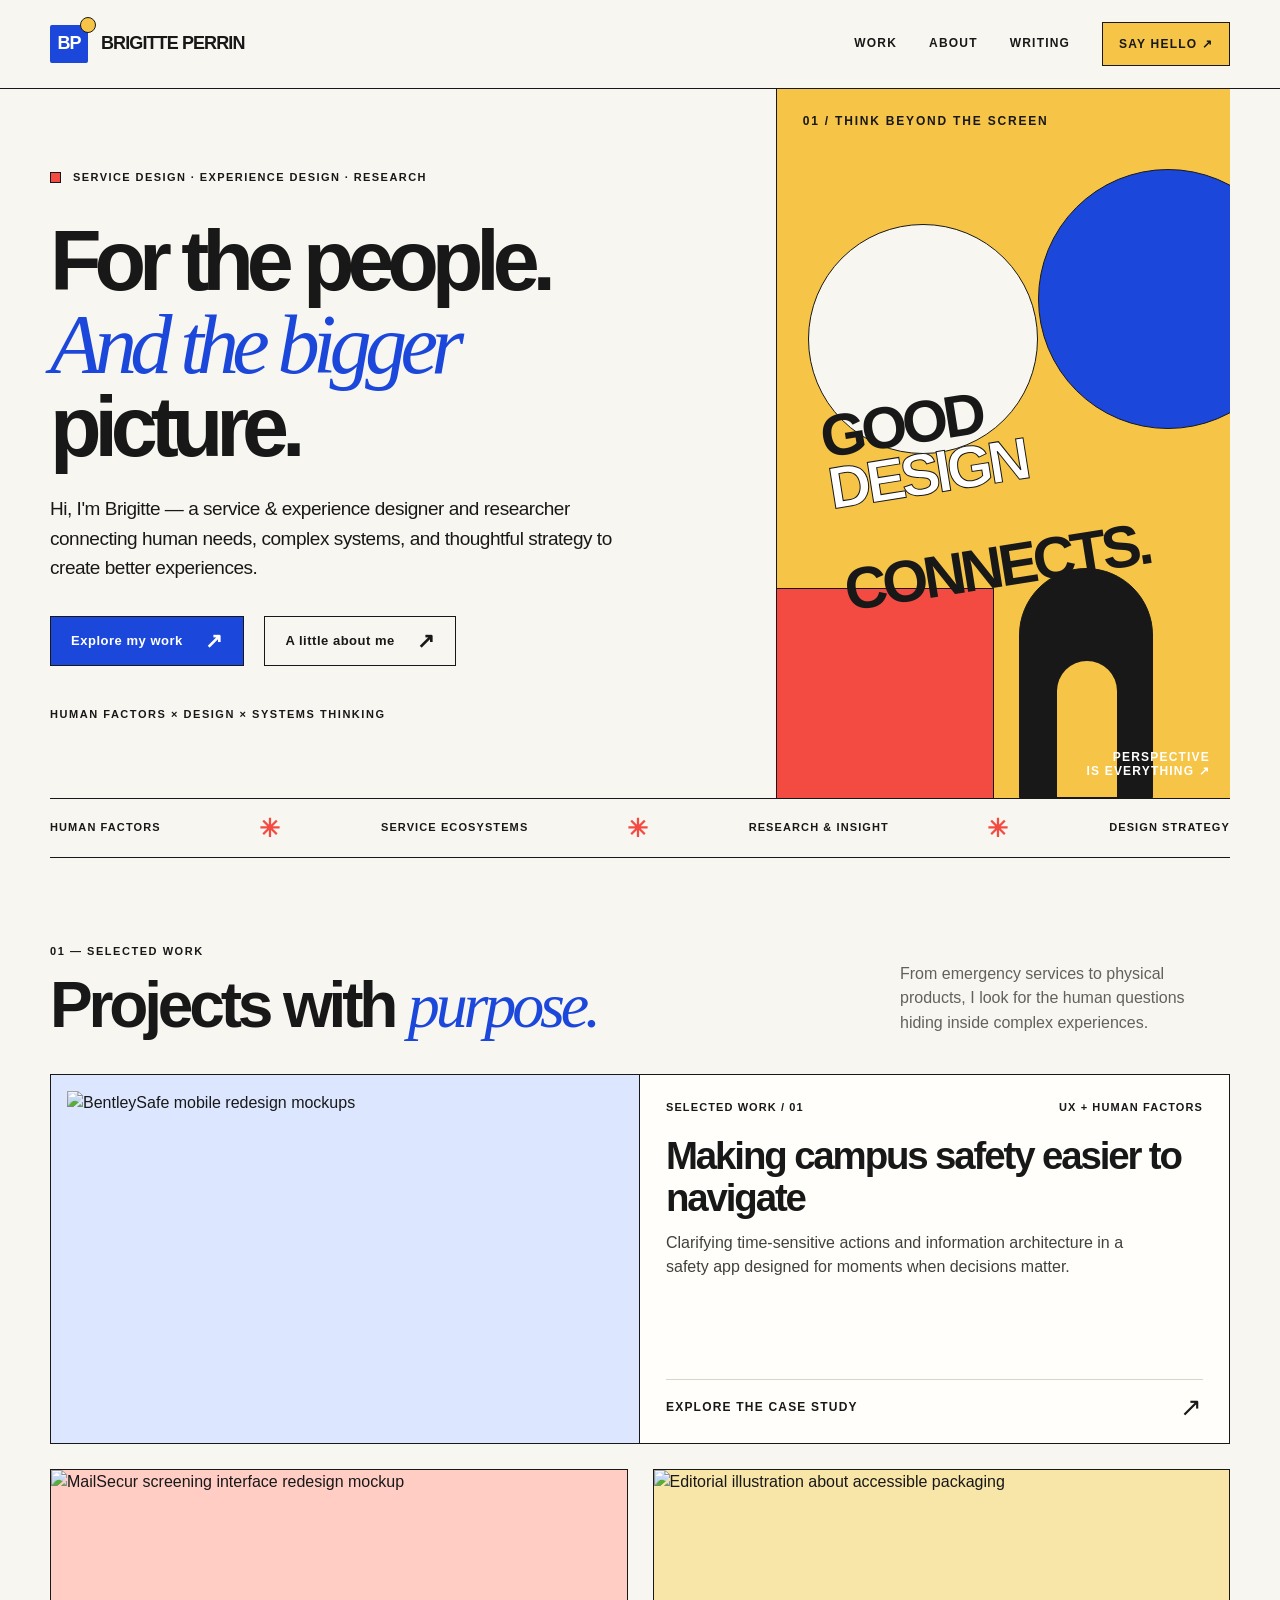
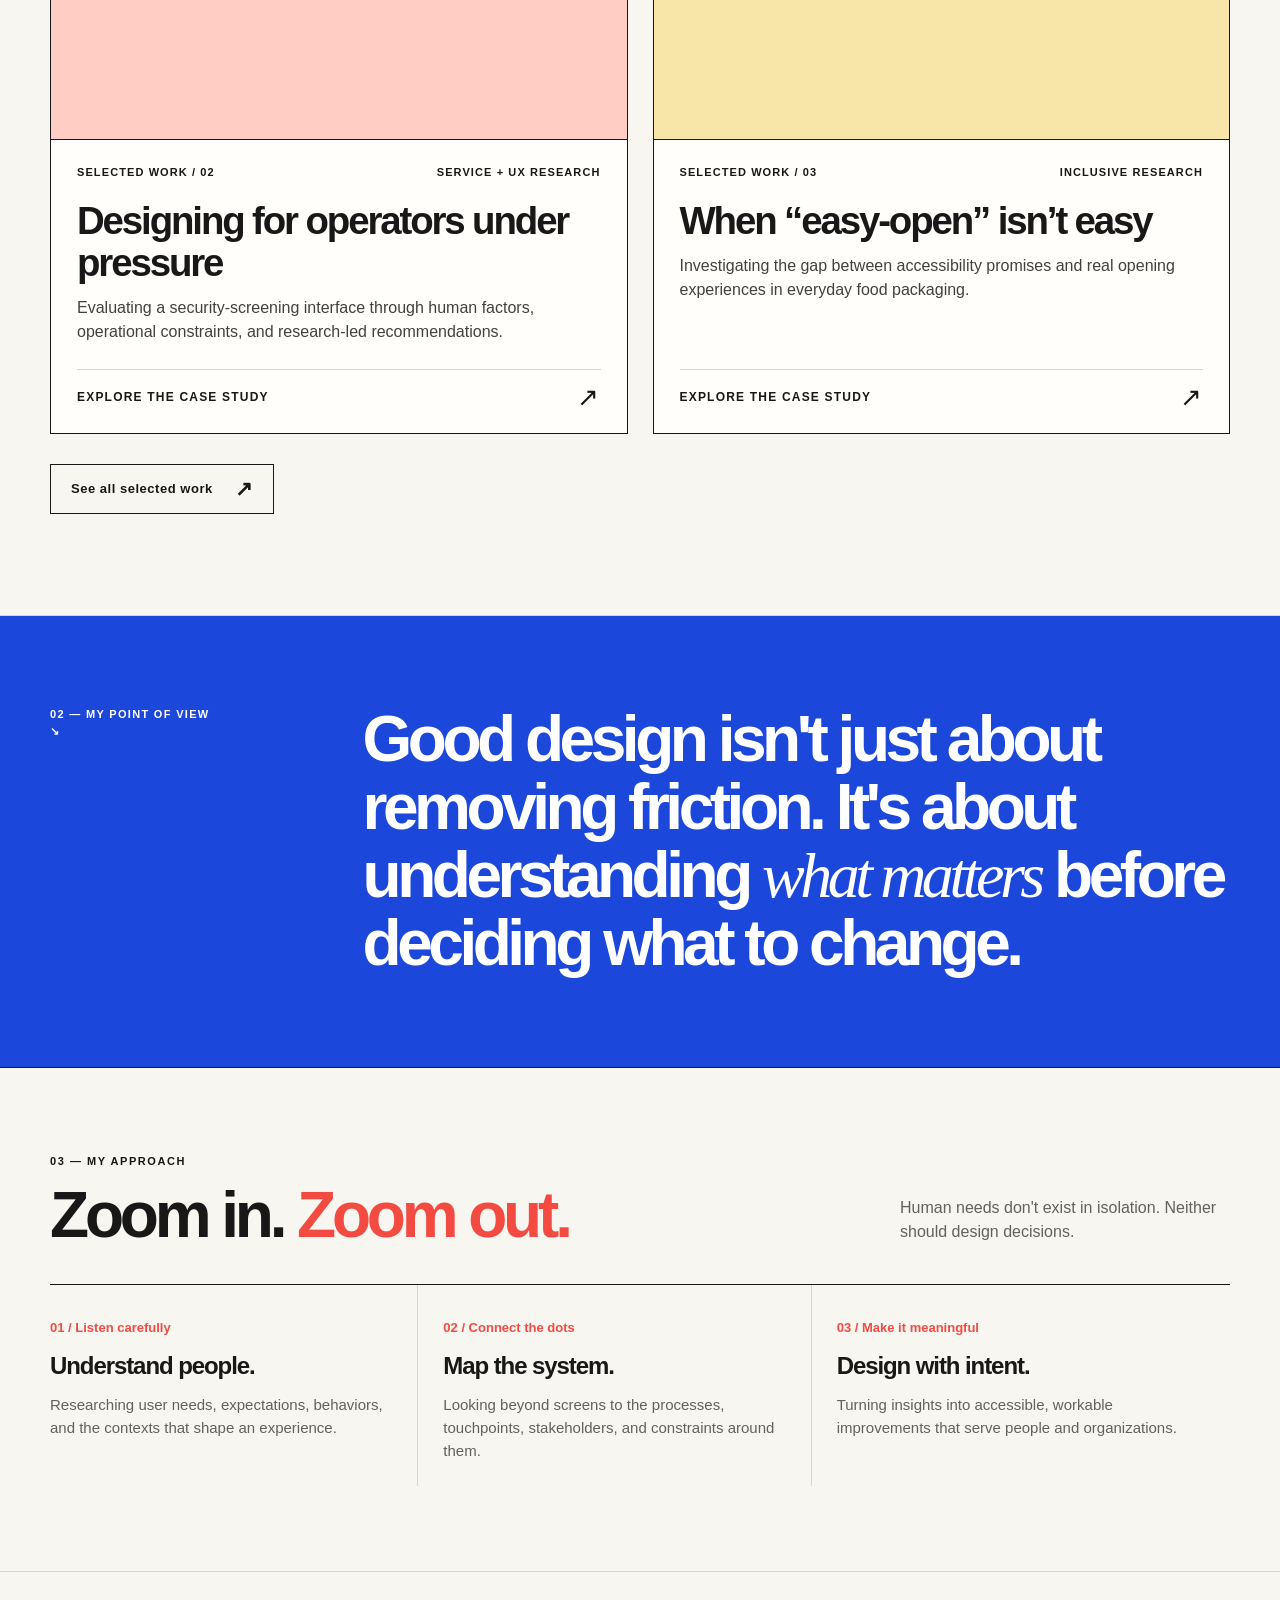
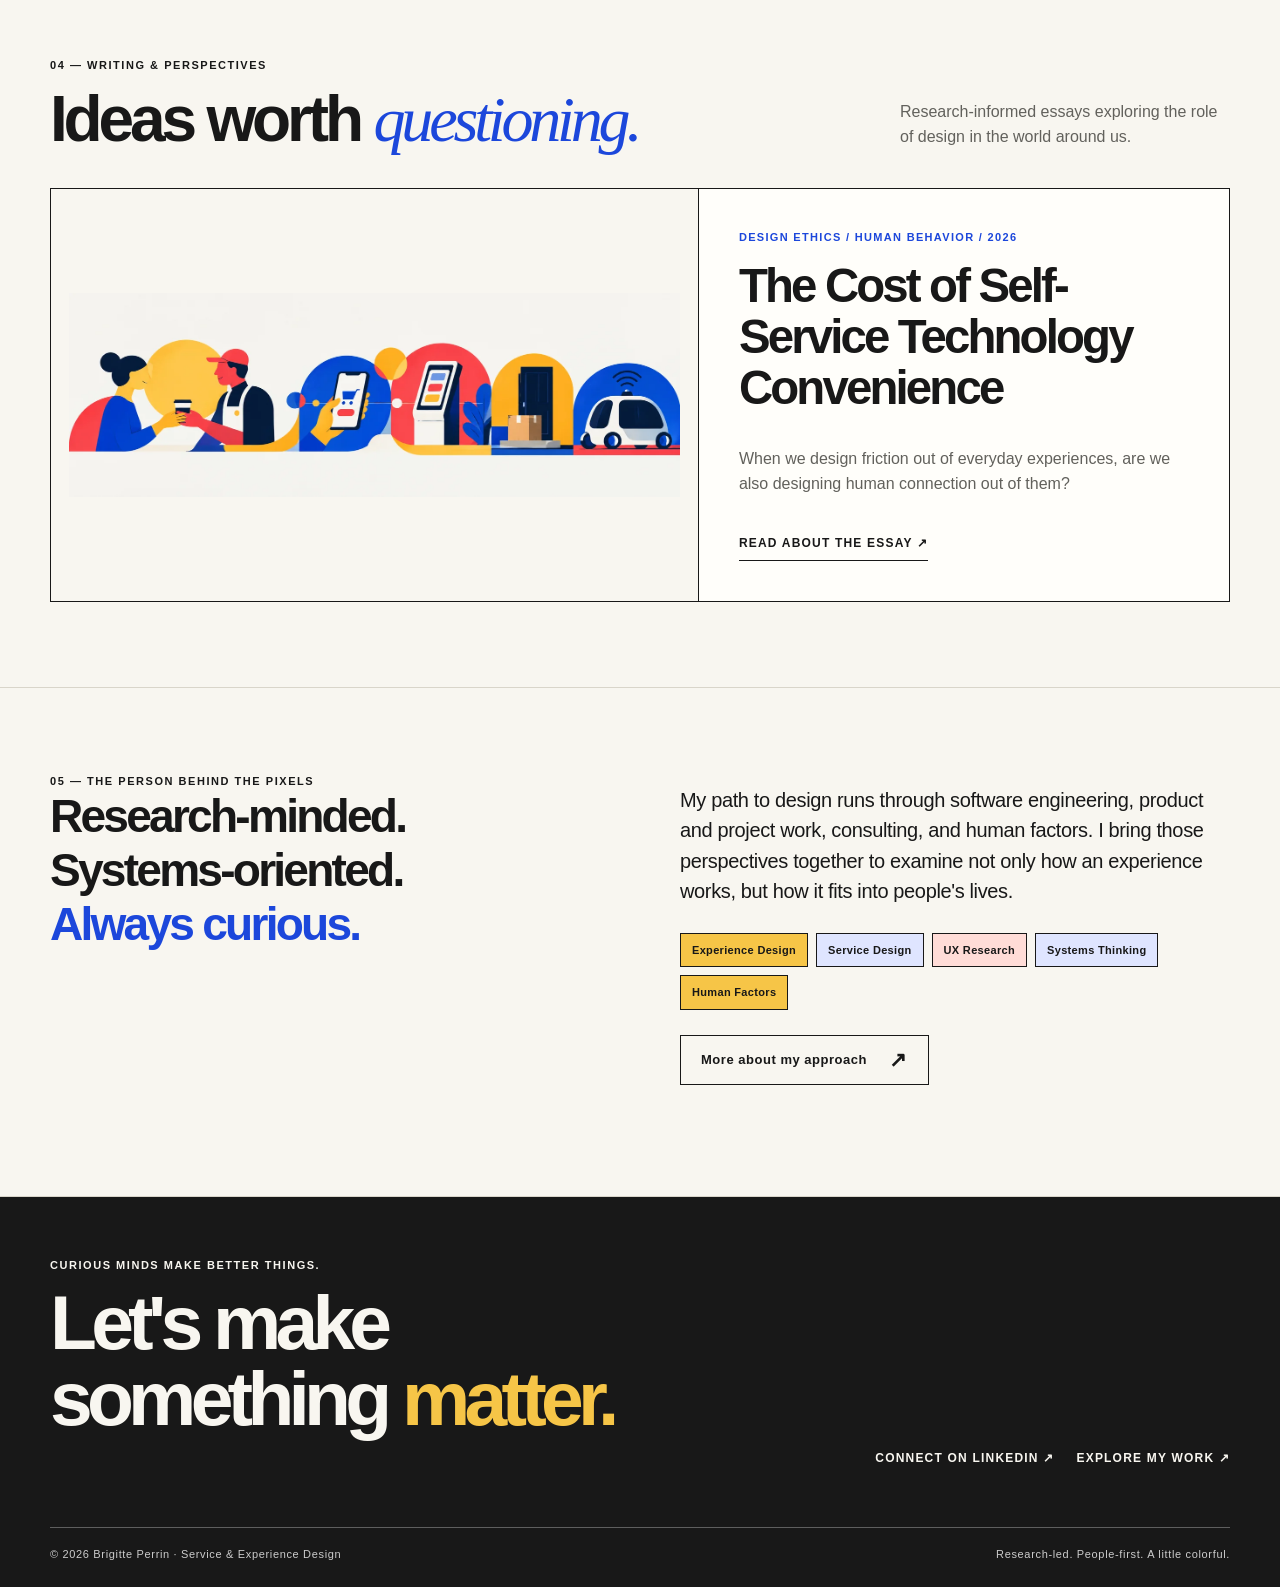
==== index.html @ 439012dd "Add files via upload" ====
<!doctype html><html lang="en"><head><meta charset="utf-8"><meta name="viewport" content="width=device-width,initial-scale=1"><meta name="theme-color" content="#f8f6f0"><meta name="description" content="Brigitte Perrin bridges human factors, design and systems thinking to build better services and experiences."><title>Service &amp; Experience Designer + Researcher · Brigitte Perrin</title><link rel="icon" href="assets/favicon.svg" type="image/svg+xml"><link rel="stylesheet" href="assets/styles.css"><script src="assets/main.js" defer></script></head><body><a class="skip" href="#main">Skip to content</a><header class="site-header"><div class="container navrow"><a href="index.html" class="brand" aria-label="Brigitte Perrin, homepage"><span class="brand-mark">BP</span> BRIGITTE PERRIN</a><nav class="navlinks" aria-label="Main navigation"><a href="work.html">Work</a><a href="about.html">About</a><a href="writing.html">Writing</a><a class="nav-contact" href="https://www.linkedin.com/in/brigitte-perrin/" target="_blank" rel="noopener noreferrer">Say hello ↗</a></nav></div></header>
<main id="main"><div class="container"><section class="hero" aria-labelledby="hero-title"><div class="hero-copy"><div><div class="eyebrow">Service Design · Experience Design · Research</div><h1 id="hero-title">For the people.<br><em>And the bigger</em><br>picture.</h1><p class="hero-sub">Hi, I'm Brigitte — a service & experience designer and researcher connecting human needs, complex systems, and thoughtful strategy to create better experiences.</p><div class="hero-actions"><a class="action blue" href="#work">Explore my work <span class="arrow" aria-hidden="true">↗</span></a><a class="action light" href="about.html">A little about me <span class="arrow" aria-hidden="true">↗</span></a></div></div><div class="section-label" style="padding-top:40px">Human factors × design × systems thinking</div></div><div class="hero-art" role="img" aria-label="Geometric blue, yellow and red composition reflecting editorial modernism"><span class="art-label">01 / Think beyond the screen</span><span class="shape circle-cream"></span><span class="shape circle-blue"></span><span class="shape block-red"></span><span class="shape arch"></span><div class="art-word">GOOD<br><span>DESIGN</span><br>CONNECTS.</div><span class="art-note">Perspective<br>is everything ↗</span></div></section><div class="ticker" aria-label="Areas of practice"><span>Human factors</span><span class="spark">✳</span><span>Service ecosystems</span><span class="spark">✳</span><span>Research & insight</span><span class="spark">✳</span><span>Design strategy</span></div></div>
<section class="section" id="work"><div class="container"><div class="section-head"><div><div class="section-label">01 — Selected work</div><h2>Projects with <em style="font-family:Georgia,serif;font-weight:normal;color:var(--blue)">purpose.</em></h2></div><p>From emergency services to physical products, I look for the human questions hiding inside complex experiences.</p></div><div class="work-grid"><a class="project-card wide" href="projects/bentley-safe.html"><div class="project-art blue bentley"><img class="project-pic" loading="lazy" src="https://framerusercontent.com/images/nqWhb4T23SPV1wDHHne72I8AlU.png?height=1200&width=1600" alt="BentleySafe mobile redesign mockups"></div><div class="project-body"><div class="project-number"><span>SELECTED WORK / 01</span><span>UX + HUMAN FACTORS</span></div><h3>Making campus safety easier to navigate</h3><p>Clarifying time-sensitive actions and information architecture in a safety app designed for moments when decisions matter.</p><span class="project-cta">Explore the case study <b aria-hidden="true">↗</b></span></div></a><a class="project-card " href="projects/reysecur.html"><div class="project-art red "><img class="project-pic" loading="lazy" src="https://framerusercontent.com/images/bFB3H29SJ1SYxUUkNjDTQaK4ho.png?height=2667&width=4000" alt="MailSecur screening interface redesign mockup"></div><div class="project-body"><div class="project-number"><span>SELECTED WORK / 02</span><span>SERVICE + UX RESEARCH</span></div><h3>Designing for operators under pressure</h3><p>Evaluating a security-screening interface through human factors, operational constraints, and research-led recommendations.</p><span class="project-cta">Explore the case study <b aria-hidden="true">↗</b></span></div></a><a class="project-card " href="projects/packaging.html"><div class="project-art yellow "><img class="project-pic" loading="lazy" src="https://framerusercontent.com/images/MEAk60ILLoOiYguORks1EwC45QM.png?height=1024&width=1536" alt="Editorial illustration about accessible packaging"></div><div class="project-body"><div class="project-number"><span>SELECTED WORK / 03</span><span>INCLUSIVE RESEARCH</span></div><h3>When “easy-open” isn’t easy</h3><p>Investigating the gap between accessibility promises and real opening experiences in everyday food packaging.</p><span class="project-cta">Explore the case study <b aria-hidden="true">↗</b></span></div></a></div><p style="margin-top:30px"><a class="action light" href="work.html">See all selected work <span class="arrow">↗</span></a></p></div></section>
<section class="statement"><div class="container statement-grid"><div class="mini">02 — My point of view<br>↘</div><h2>Good design isn't just about removing friction. It's about understanding <i>what matters</i> before deciding what to change.</h2></div></section>
<section class="section"><div class="container"><div class="section-head"><div><div class="section-label">03 — My approach</div><h2>Zoom in. <span style="color:var(--red)">Zoom out.</span></h2></div><p>Human needs don't exist in isolation. Neither should design decisions.</p></div><div class="principles"><article class="principle"><span class="num">01 / Listen carefully</span><h3>Understand people.</h3><p>Researching user needs, expectations, behaviors, and the contexts that shape an experience.</p></article><article class="principle"><span class="num">02 / Connect the dots</span><h3>Map the system.</h3><p>Looking beyond screens to the processes, touchpoints, stakeholders, and constraints around them.</p></article><article class="principle"><span class="num">03 / Make it meaningful</span><h3>Design with intent.</h3><p>Turning insights into accessible, workable improvements that serve people and organizations.</p></article></div></div></section>
<section class="section" id="writing"><div class="container"><div class="section-head"><div><div class="section-label">04 — Writing & perspectives</div><h2>Ideas worth <em style="font-family:Georgia,serif;font-weight:normal;color:var(--blue)">questioning.</em></h2></div><p>Research-informed essays exploring the role of design in the world around us.</p></div><div class="writing-grid"><div class="writing-image"><img loading="lazy" src="assets/contactless-economy.webp" alt="Editorial illustration depicting a shift from personal service interactions to self-service technologies and autonomous delivery"></div><div class="writing-copy"><div class="genre">Design ethics / Human behavior / 2026</div><h3>The Cost of Self-Service Technology Convenience</h3><p>When we design friction out of everyday experiences, are we also designing human connection out of them?</p><a href="writing.html">Read about the essay ↗</a></div></div></div></section>
<section class="section"><div class="container about-strip"><div><div class="section-label">05 — The person behind the pixels</div><p class="large">Research-minded.<br>Systems-oriented.<br><span style="color:var(--blue)">Always curious.</span></p></div><div><p>My path to design runs through software engineering, product and project work, consulting, and human factors. I bring those perspectives together to examine not only how an experience works, but how it fits into people's lives.</p><div class="tag-list"><span class="tag">Experience Design</span><span class="tag">Service Design</span><span class="tag">UX Research</span><span class="tag">Systems Thinking</span><span class="tag">Human Factors</span></div><p style="margin-top:25px"><a class="action light" href="about.html">More about my approach <span class="arrow">↗</span></a></p></div></div></section>
</main><footer class="site-footer" id="contact"><div class="container"><div class="footer-grid"><div><div class="section-label">Curious minds make better things.</div><h2>Let's make<br>something <span style="color:var(--yellow)">matter.</span></h2></div><div class="footer-links"><a href="https://www.linkedin.com/in/brigitte-perrin/" target="_blank" rel="noopener noreferrer">Connect on LinkedIn ↗</a><a href="work.html">Explore my work ↗</a></div></div><div class="footer-bottom"><span>© <span data-year>2026</span> Brigitte Perrin · Service & Experience Design</span><span>Research-led. People-first. A little colorful.</span></div></div></footer></body></html>
---- assets/styles.css ----
/* Brigitte Perrin — editorial modernism + playful service design */
:root{--paper:#f8f6f0;--white:#fffefa;--ink:#181818;--muted:#62615c;--blue:#1c47db;--red:#f34b42;--yellow:#f6c547;--line:#d9d5ca;--darkblue:#122c7c;--wide:1180px;--radius:4px}
*{box-sizing:border-box}html{scroll-behavior:smooth}body{margin:0;background:var(--paper);color:var(--ink);font-family:Arial,Helvetica,sans-serif;font-size:16px;line-height:1.52;-webkit-font-smoothing:antialiased}a{color:inherit}a:hover{text-decoration-color:var(--red)}button,input{font:inherit}img{max-width:100%;display:block}::selection{background:var(--yellow);color:var(--ink)}:focus-visible{outline:3px solid var(--blue);outline-offset:4px}.skip{position:absolute;left:-999px;top:10px;background:var(--yellow);padding:12px;z-index:99}.skip:focus{left:12px}
.container{width:min(var(--wide),calc(100% - 80px));margin-inline:auto}.sr-only{position:absolute;height:1px;width:1px;overflow:hidden;clip:rect(0,0,0,0);white-space:nowrap}
.site-header{background:var(--paper);border-bottom:1px solid var(--ink);position:relative;z-index:20}.navrow{min-height:88px;display:flex;align-items:center;justify-content:space-between;gap:20px}.brand{display:inline-flex;align-items:center;gap:13px;text-decoration:none;font-size:18px;font-weight:800;letter-spacing:-.05em}.brand-mark{width:38px;height:38px;background:var(--blue);display:grid;place-items:center;color:white;font-weight:900;position:relative;border-radius:2px}.brand-mark:after{content:'';position:absolute;right:-8px;top:-8px;width:14px;height:14px;border-radius:50%;background:var(--yellow);border:1px solid var(--ink)}.navlinks{display:flex;align-items:center;gap:32px}.navlinks a{font-size:12px;letter-spacing:.1em;font-weight:800;text-transform:uppercase;text-decoration:none;border-bottom:2px solid transparent;padding:6px 0}.navlinks a:hover,.navlinks a[aria-current=page]{border-color:var(--red)}.navlinks .nav-contact{border:1px solid var(--ink);padding:12px 16px;background:var(--yellow)}.navlinks .nav-contact:hover{background:var(--ink);color:white;border-color:var(--ink)}
.eyebrow{display:flex;gap:12px;align-items:center;font-size:11px;font-weight:800;letter-spacing:.13em;text-transform:uppercase}.eyebrow:before{content:'';height:9px;width:9px;background:var(--red);display:inline-block;border:1px solid var(--ink)}.hero{display:grid;grid-template-columns:1.23fr .77fr;border-bottom:1px solid var(--ink);min-height:570px}.hero-copy{padding:80px 58px 75px 0;display:flex;flex-direction:column;justify-content:space-between}.hero h1{font-size:clamp(56px,6.6vw,105px);font-weight:900;letter-spacing:-.084em;line-height:.98;margin:34px 0 25px;max-width:850px}.hero h1 em{font-family:Georgia,'Times New Roman',serif;font-weight:normal;color:var(--blue);letter-spacing:-.08em}.hero-sub{max-width:580px;font-size:19px;line-height:1.55;letter-spacing:-.025em}.hero-actions{margin-top:34px;display:flex;gap:20px;flex-wrap:wrap}.action{font-size:13px;letter-spacing:.04em;font-weight:800;padding:14px 20px;display:inline-flex;align-items:center;gap:22px;text-decoration:none;border:1px solid var(--ink);transition:transform .15s ease,background .15s ease}.action:hover{transform:translateY(-3px)}.action.blue{background:var(--blue);color:white}.action.light{background:transparent}.action .arrow{font-size:21px;line-height:0}.hero-art{background:var(--yellow);border-left:1px solid var(--ink);position:relative;overflow:hidden;min-height:520px}.art-label{position:absolute;z-index:5;left:26px;top:23px;font-size:12px;text-transform:uppercase;font-weight:800;letter-spacing:.15em}.shape{position:absolute}.circle-blue{height:260px;width:260px;border-radius:50%;background:var(--blue);right:-68px;top:80px;border:1px solid var(--ink)}.block-red{height:210px;width:48%;background:var(--red);left:0;bottom:0;border-top:1px solid var(--ink);border-right:1px solid var(--ink)}.circle-cream{height:230px;width:230px;border-radius:50%;background:var(--paper);left:7%;top:19%;border:1px solid var(--ink)}.arch{height:230px;width:134px;background:var(--ink);border-radius:80px 80px 0 0;bottom:0;right:17%;border:1px solid var(--ink)}.arch:after{content:'';height:136px;width:60px;position:absolute;bottom:0;left:37px;background:var(--yellow);border-radius:32px 32px 0 0}.art-word{position:absolute;z-index:3;top:42%;left:12%;font-size:clamp(36px,4.6vw,65px);font-weight:900;letter-spacing:-.075em;line-height:.88;transform:rotate(-9deg);color:var(--ink)}.art-word span{display:block;color:white;-webkit-text-stroke:1px var(--ink)}.art-note{position:absolute;z-index:4;right:20px;bottom:20px;font-size:12px;font-weight:800;line-height:1.1;letter-spacing:.1em;text-transform:uppercase;color:white;text-align:right}.ticker{border-bottom:1px solid var(--ink);padding:19px 0;display:flex;justify-content:space-between;gap:20px;align-items:center}.ticker span{font-size:11px;font-weight:800;text-transform:uppercase;letter-spacing:.1em}.ticker .spark{color:var(--red);font-size:25px;line-height:.8}
.section{padding:85px 0;border-bottom:1px solid var(--line)}.section-head{display:flex;justify-content:space-between;align-items:end;gap:30px;margin-bottom:35px}.section-label{font-size:11px;font-weight:900;letter-spacing:.14em;text-transform:uppercase}.section h2,.page-title{font-size:clamp(38px,5vw,69px);letter-spacing:-.065em;line-height:1.04;margin:12px 0 0;font-weight:900}.section-head p{max-width:330px;color:var(--muted);margin:0 0 4px}.work-grid{display:grid;grid-template-columns:1fr 1fr;gap:25px}.project-card{border:1px solid var(--ink);background:var(--white);text-decoration:none;display:flex;flex-direction:column;transition:transform .18s,box-shadow .18s;min-height:490px}.project-card:hover{transform:translate(-4px,-4px);box-shadow:7px 7px 0 var(--ink)}.project-card.wide{grid-column:1/-1;display:grid;grid-template-columns:1fr 1fr;min-height:370px}.project-art{height:270px;position:relative;overflow:hidden;border-bottom:1px solid var(--ink);display:grid;place-items:center}.wide .project-art{height:auto;border-bottom:0;border-right:1px solid var(--ink)}.project-art.blue{background:#dce7ff}.project-art.red{background:#ffcdc4}.project-art.yellow{background:#f8e6a9}.project-art .project-pic{width:100%;height:100%;object-fit:cover}.project-art.bentley img{object-fit:contain;padding:16px}.project-art .abstract{font-weight:900;font-size:clamp(50px,8vw,116px);letter-spacing:-.1em;color:var(--ink);line-height:1;transform:rotate(-9deg)}.project-art .abstract span{color:var(--blue)}.project-body{padding:24px 26px 27px;display:flex;flex-direction:column;flex:1}.project-number{display:flex;justify-content:space-between;align-items:center;font-size:11px;font-weight:800;text-transform:uppercase;letter-spacing:.1em}.project-body h3{font-size:clamp(25px,3vw,42px);letter-spacing:-.055em;line-height:1.09;margin:19px 0 12px}.project-body p{margin:0 0 25px;color:#41413d;max-width:500px}.project-cta{margin-top:auto;font-size:12px;font-weight:900;text-transform:uppercase;letter-spacing:.1em;display:flex;align-items:center;justify-content:space-between;border-top:1px solid var(--line);padding-top:18px}.project-cta b{font-size:26px;font-weight:normal;line-height:0}
.statement{background:var(--blue);color:white;padding:90px 0;border-bottom:1px solid var(--ink)}.statement-grid{display:grid;grid-template-columns:.32fr 1fr;gap:35px}.statement h2{font-size:clamp(35px,5vw,72px);line-height:1.06;letter-spacing:-.07em;margin:0;max-width:950px}.statement h2 i{font-family:Georgia,serif;font-weight:normal}.statement .mini{font-size:11px;font-weight:800;text-transform:uppercase;letter-spacing:.12em}.principles{display:grid;grid-template-columns:repeat(3,1fr);border-top:1px solid var(--ink);margin-top:35px}.principle{padding:30px 25px 8px 0;margin-right:25px}.principle:not(:last-child){border-right:1px solid var(--line)}.principle .num{font-size:13px;font-weight:900;color:var(--red)}.principle h3{font-size:24px;letter-spacing:-.045em;line-height:1.1;margin:14px 0}.principle p{color:var(--muted);font-size:15px}
.writing-grid{display:grid;grid-template-columns:1.1fr .9fr;gap:0;border:1px solid var(--ink);background:var(--white)}.writing-image{background:var(--paper);display:flex;align-items:center;justify-content:center;padding:18px;border-right:1px solid var(--ink)}.writing-image img{width:100%;height:auto}.writing-copy{padding:40px;display:flex;flex-direction:column;justify-content:center}.writing-copy .genre{font-size:11px;font-weight:900;text-transform:uppercase;letter-spacing:.12em;color:var(--blue)}.writing-copy h3{font-size:clamp(28px,3.7vw,48px);line-height:1.08;letter-spacing:-.06em;margin:14px 0 18px}.writing-copy p{color:var(--muted)}.writing-copy a{font-size:12px;font-weight:900;text-transform:uppercase;letter-spacing:.1em;text-decoration:none;border-bottom:1px solid var(--ink);padding-bottom:8px;margin-top:22px;align-self:start}
.about-strip{display:grid;grid-template-columns:1fr 1fr;gap:80px;align-items:start}.about-strip p{font-size:20px;letter-spacing:-.018em;margin:12px 0 26px}.about-strip .large{font-size:clamp(34px,3.6vw,54px);letter-spacing:-.06em;line-height:1.17;font-weight:800;margin:0}.tag-list{display:flex;flex-wrap:wrap;gap:8px}.tag{font-size:11px;font-weight:800;letter-spacing:.03em;padding:8px 11px;border:1px solid var(--ink);background:var(--yellow)}.tag:nth-child(2n){background:#dfe5ff}.tag:nth-child(3n){background:#ffdcd7}
.site-footer{background:var(--ink);color:var(--paper);padding:60px 0 24px}.footer-grid{display:grid;grid-template-columns:1fr auto;gap:30px}.site-footer h2{font-size:clamp(40px,6vw,84px);letter-spacing:-.075em;line-height:1;margin:10px 0 30px}.site-footer a{text-decoration:none}.site-footer a:hover{text-decoration:underline}.footer-links{display:flex;gap:22px;flex-wrap:wrap;align-items:end}.footer-links a{font-size:12px;font-weight:800;text-transform:uppercase;letter-spacing:.1em}.footer-bottom{border-top:1px solid #5e5e5e;margin-top:60px;padding-top:18px;display:flex;justify-content:space-between;gap:20px;color:#ccc;font-size:11px;letter-spacing:.06em}
/* Inner pages */
.inner-intro{padding:80px 0 55px;border-bottom:1px solid var(--ink)}.inner-intro .lead{font-size:clamp(18px,2.3vw,26px);max-width:770px;line-height:1.45;margin:25px 0 0;color:#41413d;letter-spacing:-.024em}.crumb{font-size:12px;font-weight:800;text-transform:uppercase;letter-spacing:.09em;color:#555;margin-bottom:23px}.crumb a{text-decoration:none;border-bottom:1px solid}.case-overview{display:grid;grid-template-columns:1.5fr .5fr;gap:80px;padding:55px 0;border-bottom:1px solid var(--line)}.case-overview p{font-size:22px;line-height:1.48;letter-spacing:-.02em;margin:0}.meta{display:grid;gap:18px}.meta dt{font-weight:800;font-size:11px;text-transform:uppercase;letter-spacing:.1em;color:var(--muted)}.meta dd{margin:3px 0 0;font-size:15px}.case-hero-image{padding:40px 0}.case-art{border:1px solid var(--ink);height:clamp(320px,45vw,550px);display:flex;align-items:center;justify-content:center;background:#e4eafd;overflow:hidden}.case-art img{height:100%;width:100%;object-fit:contain}.case-art.red{background:#e8a7aa}.case-art.yellow{background:#f4d87d}.case-section{padding:55px 0;border-top:1px solid var(--line);display:grid;grid-template-columns:1fr 2fr;gap:65px}.case-section h2{font-size:clamp(25px,3.1vw,37px);line-height:1.1;letter-spacing:-.055em;margin:0}.case-section p,.case-section li{font-size:17px;line-height:1.64;margin-top:0}.case-section ul{padding-left:18px}.case-section li{margin-bottom:8px}.insight{background:var(--yellow);padding:40px;margin:30px 0;font-size:clamp(25px,3.4vw,39px);font-weight:800;line-height:1.24;letter-spacing:-.055em;border:1px solid var(--ink)}.outro{display:flex;justify-content:space-between;gap:30px;padding:42px 0 90px;border-top:1px solid var(--ink)}.outro a{font-weight:900;font-size:13px;text-transform:uppercase;letter-spacing:.06em}
.about-grid{display:grid;grid-template-columns:1.1fr .9fr;gap:80px;padding:65px 0}.about-grid p{font-size:19px;letter-spacing:-.02em;line-height:1.62}.about-block{border:1px solid var(--ink);background:var(--yellow);min-height:400px;display:flex;align-items:center;justify-content:center;position:relative;overflow:hidden}.about-block .block{position:absolute;background:var(--blue);width:57%;height:56%;right:0;top:0}.about-block .orb{position:absolute;background:var(--red);border-radius:50%;width:58%;aspect-ratio:1;left:7%;top:23%;border:1px solid var(--ink)}.about-block .stripe{position:absolute;background:var(--ink);width:16%;height:60%;right:19%;bottom:0;border-radius:100px 100px 0 0}.about-block span{position:absolute;z-index:5;bottom:25px;left:30px;font-size:40px;font-weight:900;letter-spacing:-.09em;color:white}
.note{background:#fff4ca;border-left:4px solid var(--red);padding:18px 20px;font-size:14px;color:#383838}.writing-page{display:grid;grid-template-columns:1.2fr .8fr;border:1px solid var(--ink);background:var(--white);margin:55px 0 90px}.writing-page .details{padding:45px}.writing-page h2{font-size:clamp(35px,4vw,56px);line-height:1.08;letter-spacing:-.065em}.writing-page .visual{background:var(--yellow);display:flex;align-items:center;justify-content:center;border-left:1px solid var(--ink);padding:24px}.writing-page .visual img{width:100%}
@media(max-width:950px){.hero{grid-template-columns:1fr 0.7fr}.hero-copy{padding-top:60px}.hero h1{font-size:clamp(54px,7vw,84px)}.hero-art{min-height:480px}.work-grid{gap:16px}.project-card.wide{grid-template-columns:1fr 1fr}.container{width:min(var(--wide),calc(100% - 52px))}.about-strip,.about-grid{gap:35px}}
@media(max-width:720px){.container{width:calc(100% - 34px)}.navrow{min-height:74px;flex-wrap:wrap;padding:14px 0}.navlinks{gap:18px;flex-wrap:wrap}.navlinks a{font-size:11px}.navlinks .nav-contact{padding:8px 10px}.brand{font-size:16px}.hero{display:block}.hero-copy{padding:51px 0 50px;min-height:0}.hero h1{font-size:clamp(54px,12vw,80px);margin:26px 0}.hero-sub{font-size:18px}.hero-art{height:320px;min-height:320px;border-left:0;border-top:1px solid var(--ink)}.art-word{font-size:59px}.ticker{overflow:hidden}.ticker span:nth-child(n+4){display:none}.section{padding:57px 0}.section-head{display:block}.section-head p{margin-top:17px}.work-grid{grid-template-columns:1fr}.project-card.wide{grid-column:auto;display:flex}.project-card.wide .project-art{height:270px;border-right:0;border-bottom:1px solid var(--ink)}.project-card{min-height:0}.project-art{height:280px}.statement{padding:60px 0}.statement-grid{display:block}.statement h2{margin-top:25px}.principles{grid-template-columns:1fr}.principle{border-right:0!important;border-bottom:1px solid var(--line);padding:22px 0}.writing-grid,.about-strip,.footer-grid,.case-overview,.case-section,.about-grid,.writing-page{grid-template-columns:1fr}.writing-image{border-right:0;border-bottom:1px solid var(--ink)}.writing-copy{padding:28px}.about-strip{gap:25px}.case-overview{gap:25px}.case-section{gap:16px}.inner-intro{padding:54px 0 35px}.case-hero-image{padding:30px 0}.writing-page .visual{border-left:0;border-top:1px solid var(--ink)}.footer-bottom{flex-direction:column}.outro{flex-direction:column}.about-block{min-height:300px}}
@media(prefers-reduced-motion:reduce){*,*:before,*:after{scroll-behavior:auto!important;animation-duration:.01ms!important;transition-duration:.01ms!important}}
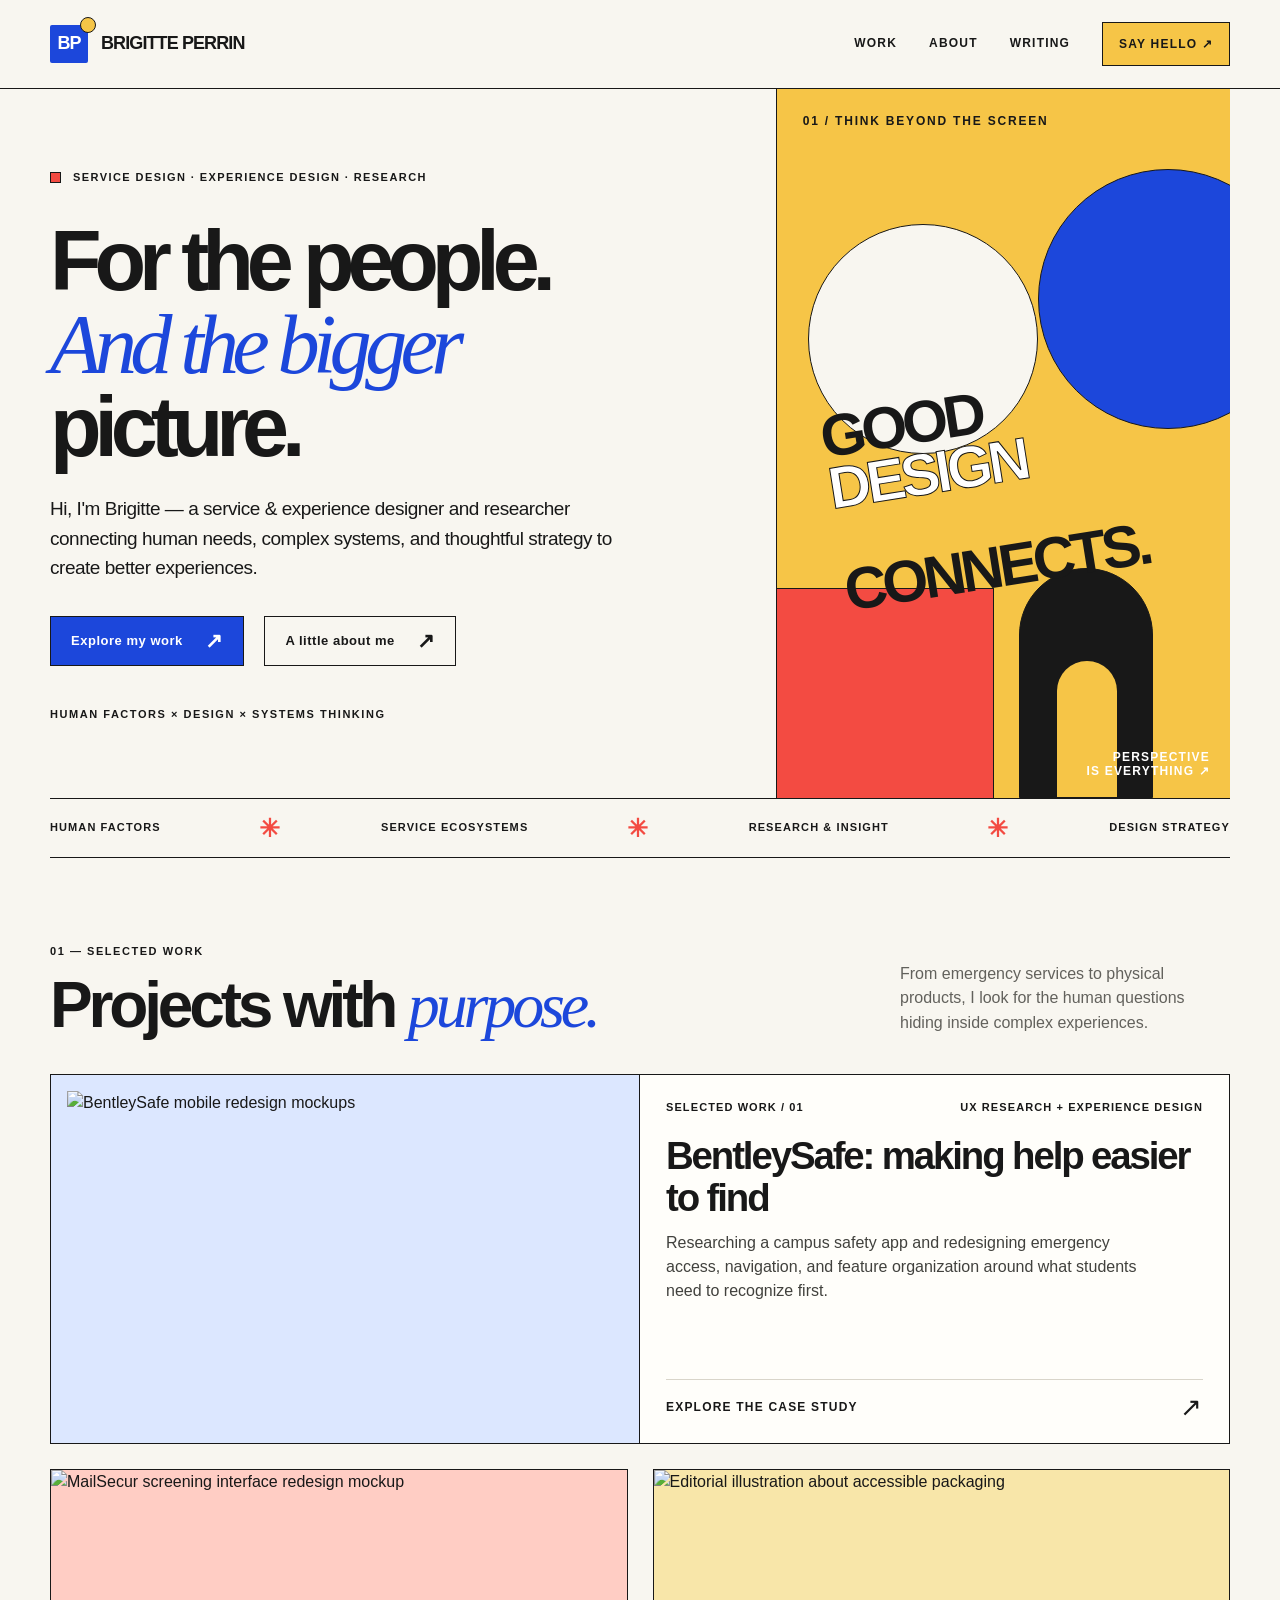
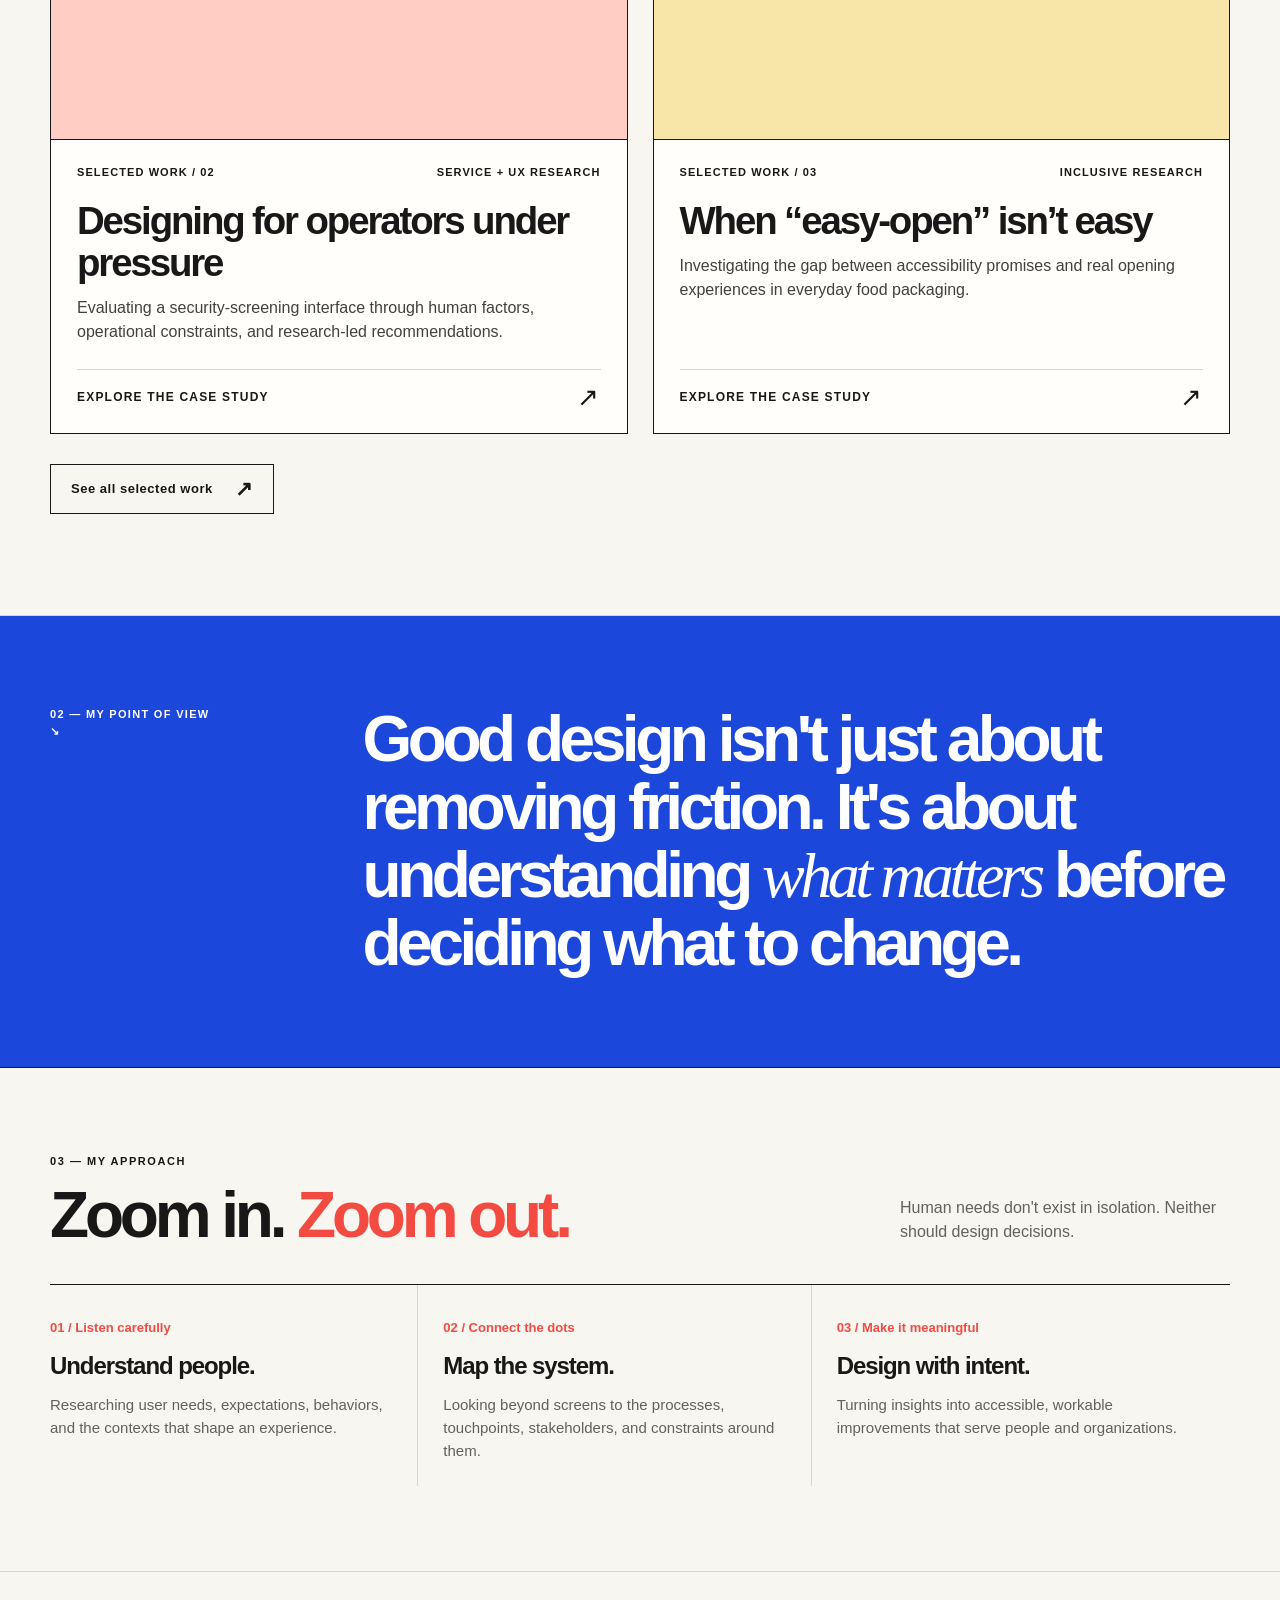
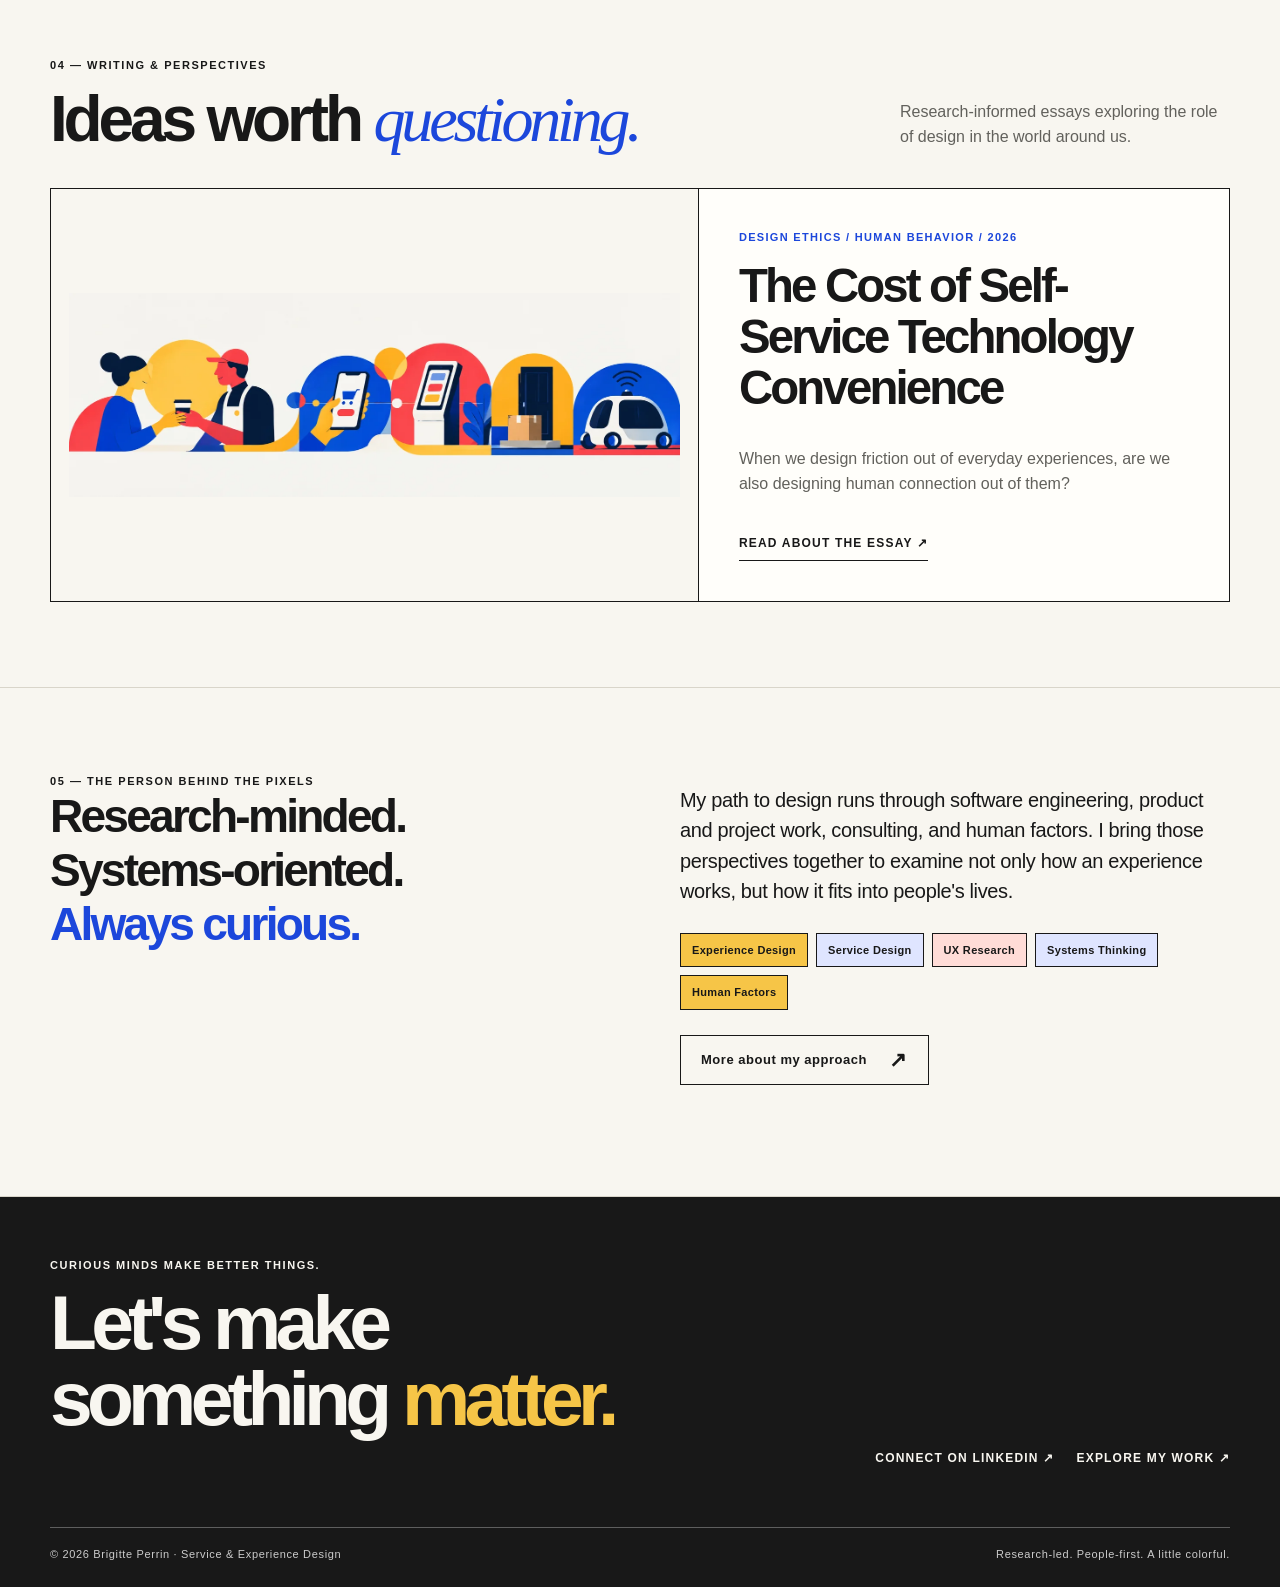
==== commit 5a2fce21: "Refine BentleySafe portfolio content in index.html" ====
--- a/index.html
+++ b/index.html
@@ -1,6 +1,6 @@
 <!doctype html><html lang="en"><head><meta charset="utf-8"><meta name="viewport" content="width=device-width,initial-scale=1"><meta name="theme-color" content="#f8f6f0"><meta name="description" content="Brigitte Perrin bridges human factors, design and systems thinking to build better services and experiences."><title>Service &amp; Experience Designer + Researcher · Brigitte Perrin</title><link rel="icon" href="assets/favicon.svg" type="image/svg+xml"><link rel="stylesheet" href="assets/styles.css"><script src="assets/main.js" defer></script></head><body><a class="skip" href="#main">Skip to content</a><header class="site-header"><div class="container navrow"><a href="index.html" class="brand" aria-label="Brigitte Perrin, homepage"><span class="brand-mark">BP</span> BRIGITTE PERRIN</a><nav class="navlinks" aria-label="Main navigation"><a href="work.html">Work</a><a href="about.html">About</a><a href="writing.html">Writing</a><a class="nav-contact" href="https://www.linkedin.com/in/brigitte-perrin/" target="_blank" rel="noopener noreferrer">Say hello ↗</a></nav></div></header>
 <main id="main"><div class="container"><section class="hero" aria-labelledby="hero-title"><div class="hero-copy"><div><div class="eyebrow">Service Design · Experience Design · Research</div><h1 id="hero-title">For the people.<br><em>And the bigger</em><br>picture.</h1><p class="hero-sub">Hi, I'm Brigitte — a service & experience designer and researcher connecting human needs, complex systems, and thoughtful strategy to create better experiences.</p><div class="hero-actions"><a class="action blue" href="#work">Explore my work <span class="arrow" aria-hidden="true">↗</span></a><a class="action light" href="about.html">A little about me <span class="arrow" aria-hidden="true">↗</span></a></div></div><div class="section-label" style="padding-top:40px">Human factors × design × systems thinking</div></div><div class="hero-art" role="img" aria-label="Geometric blue, yellow and red composition reflecting editorial modernism"><span class="art-label">01 / Think beyond the screen</span><span class="shape circle-cream"></span><span class="shape circle-blue"></span><span class="shape block-red"></span><span class="shape arch"></span><div class="art-word">GOOD<br><span>DESIGN</span><br>CONNECTS.</div><span class="art-note">Perspective<br>is everything ↗</span></div></section><div class="ticker" aria-label="Areas of practice"><span>Human factors</span><span class="spark">✳</span><span>Service ecosystems</span><span class="spark">✳</span><span>Research & insight</span><span class="spark">✳</span><span>Design strategy</span></div></div>
-<section class="section" id="work"><div class="container"><div class="section-head"><div><div class="section-label">01 — Selected work</div><h2>Projects with <em style="font-family:Georgia,serif;font-weight:normal;color:var(--blue)">purpose.</em></h2></div><p>From emergency services to physical products, I look for the human questions hiding inside complex experiences.</p></div><div class="work-grid"><a class="project-card wide" href="projects/bentley-safe.html"><div class="project-art blue bentley"><img class="project-pic" loading="lazy" src="https://framerusercontent.com/images/nqWhb4T23SPV1wDHHne72I8AlU.png?height=1200&width=1600" alt="BentleySafe mobile redesign mockups"></div><div class="project-body"><div class="project-number"><span>SELECTED WORK / 01</span><span>UX + HUMAN FACTORS</span></div><h3>Making campus safety easier to navigate</h3><p>Clarifying time-sensitive actions and information architecture in a safety app designed for moments when decisions matter.</p><span class="project-cta">Explore the case study <b aria-hidden="true">↗</b></span></div></a><a class="project-card " href="projects/reysecur.html"><div class="project-art red "><img class="project-pic" loading="lazy" src="https://framerusercontent.com/images/bFB3H29SJ1SYxUUkNjDTQaK4ho.png?height=2667&width=4000" alt="MailSecur screening interface redesign mockup"></div><div class="project-body"><div class="project-number"><span>SELECTED WORK / 02</span><span>SERVICE + UX RESEARCH</span></div><h3>Designing for operators under pressure</h3><p>Evaluating a security-screening interface through human factors, operational constraints, and research-led recommendations.</p><span class="project-cta">Explore the case study <b aria-hidden="true">↗</b></span></div></a><a class="project-card " href="projects/packaging.html"><div class="project-art yellow "><img class="project-pic" loading="lazy" src="https://framerusercontent.com/images/MEAk60ILLoOiYguORks1EwC45QM.png?height=1024&width=1536" alt="Editorial illustration about accessible packaging"></div><div class="project-body"><div class="project-number"><span>SELECTED WORK / 03</span><span>INCLUSIVE RESEARCH</span></div><h3>When “easy-open” isn’t easy</h3><p>Investigating the gap between accessibility promises and real opening experiences in everyday food packaging.</p><span class="project-cta">Explore the case study <b aria-hidden="true">↗</b></span></div></a></div><p style="margin-top:30px"><a class="action light" href="work.html">See all selected work <span class="arrow">↗</span></a></p></div></section>
+<section class="section" id="work"><div class="container"><div class="section-head"><div><div class="section-label">01 — Selected work</div><h2>Projects with <em style="font-family:Georgia,serif;font-weight:normal;color:var(--blue)">purpose.</em></h2></div><p>From emergency services to physical products, I look for the human questions hiding inside complex experiences.</p></div><div class="work-grid"><a class="project-card wide" href="projects/bentley-safe.html"><div class="project-art blue bentley"><img class="project-pic" loading="lazy" src="https://framerusercontent.com/images/nqWhb4T23SPV1wDHHne72I8AlU.png?height=1200&width=1600" alt="BentleySafe mobile redesign mockups"></div><div class="project-body"><div class="project-number"><span>SELECTED WORK / 01</span><span>UX RESEARCH + EXPERIENCE DESIGN</span></div><h3>BentleySafe: making help easier to find</h3><p>Researching a campus safety app and redesigning emergency access, navigation, and feature organization around what students need to recognize first.</p><span class="project-cta">Explore the case study <b aria-hidden="true">↗</b></span></div></a><a class="project-card " href="projects/reysecur.html"><div class="project-art red "><img class="project-pic" loading="lazy" src="https://framerusercontent.com/images/bFB3H29SJ1SYxUUkNjDTQaK4ho.png?height=2667&width=4000" alt="MailSecur screening interface redesign mockup"></div><div class="project-body"><div class="project-number"><span>SELECTED WORK / 02</span><span>SERVICE + UX RESEARCH</span></div><h3>Designing for operators under pressure</h3><p>Evaluating a security-screening interface through human factors, operational constraints, and research-led recommendations.</p><span class="project-cta">Explore the case study <b aria-hidden="true">↗</b></span></div></a><a class="project-card " href="projects/packaging.html"><div class="project-art yellow "><img class="project-pic" loading="lazy" src="https://framerusercontent.com/images/MEAk60ILLoOiYguORks1EwC45QM.png?height=1024&width=1536" alt="Editorial illustration about accessible packaging"></div><div class="project-body"><div class="project-number"><span>SELECTED WORK / 03</span><span>INCLUSIVE RESEARCH</span></div><h3>When “easy-open” isn’t easy</h3><p>Investigating the gap between accessibility promises and real opening experiences in everyday food packaging.</p><span class="project-cta">Explore the case study <b aria-hidden="true">↗</b></span></div></a></div><p style="margin-top:30px"><a class="action light" href="work.html">See all selected work <span class="arrow">↗</span></a></p></div></section>
 <section class="statement"><div class="container statement-grid"><div class="mini">02 — My point of view<br>↘</div><h2>Good design isn't just about removing friction. It's about understanding <i>what matters</i> before deciding what to change.</h2></div></section>
 <section class="section"><div class="container"><div class="section-head"><div><div class="section-label">03 — My approach</div><h2>Zoom in. <span style="color:var(--red)">Zoom out.</span></h2></div><p>Human needs don't exist in isolation. Neither should design decisions.</p></div><div class="principles"><article class="principle"><span class="num">01 / Listen carefully</span><h3>Understand people.</h3><p>Researching user needs, expectations, behaviors, and the contexts that shape an experience.</p></article><article class="principle"><span class="num">02 / Connect the dots</span><h3>Map the system.</h3><p>Looking beyond screens to the processes, touchpoints, stakeholders, and constraints around them.</p></article><article class="principle"><span class="num">03 / Make it meaningful</span><h3>Design with intent.</h3><p>Turning insights into accessible, workable improvements that serve people and organizations.</p></article></div></div></section>
 <section class="section" id="writing"><div class="container"><div class="section-head"><div><div class="section-label">04 — Writing & perspectives</div><h2>Ideas worth <em style="font-family:Georgia,serif;font-weight:normal;color:var(--blue)">questioning.</em></h2></div><p>Research-informed essays exploring the role of design in the world around us.</p></div><div class="writing-grid"><div class="writing-image"><img loading="lazy" src="assets/contactless-economy.webp" alt="Editorial illustration depicting a shift from personal service interactions to self-service technologies and autonomous delivery"></div><div class="writing-copy"><div class="genre">Design ethics / Human behavior / 2026</div><h3>The Cost of Self-Service Technology Convenience</h3><p>When we design friction out of everyday experiences, are we also designing human connection out of them?</p><a href="writing.html">Read about the essay ↗</a></div></div></div></section>
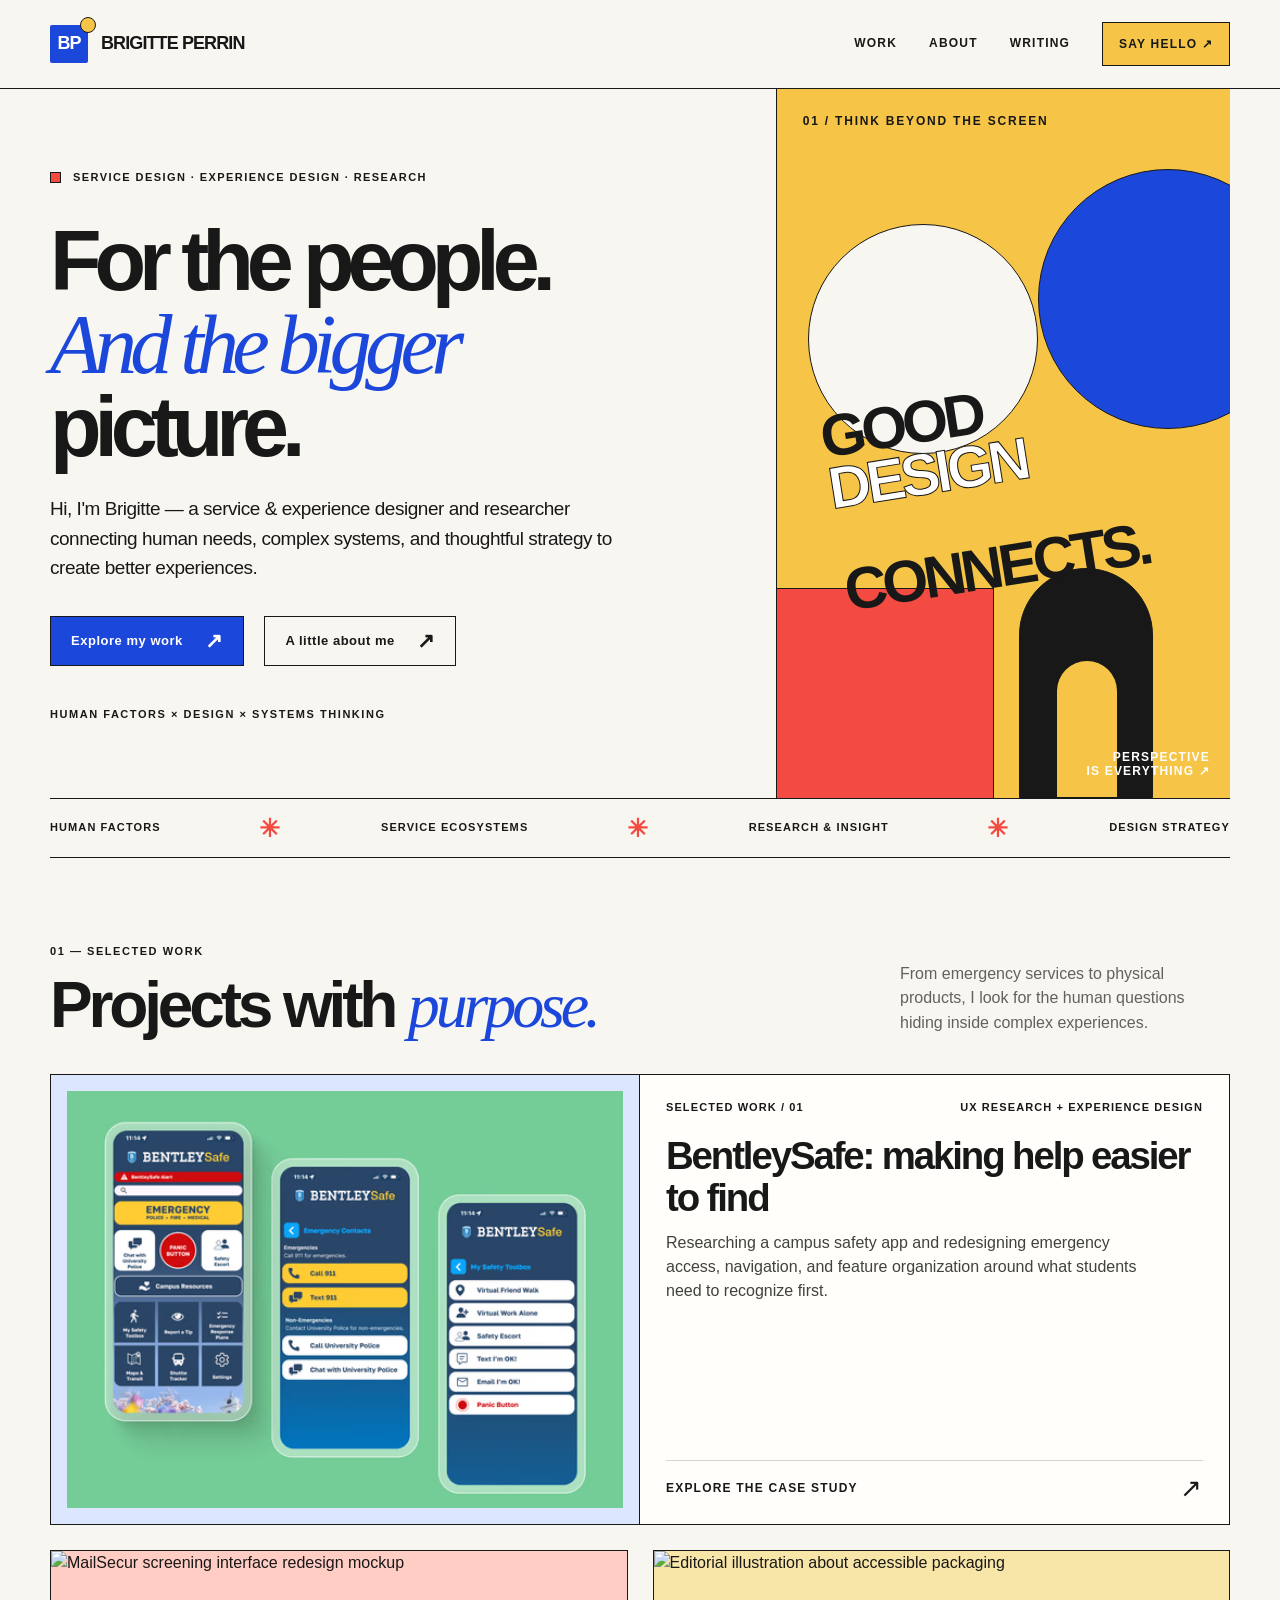
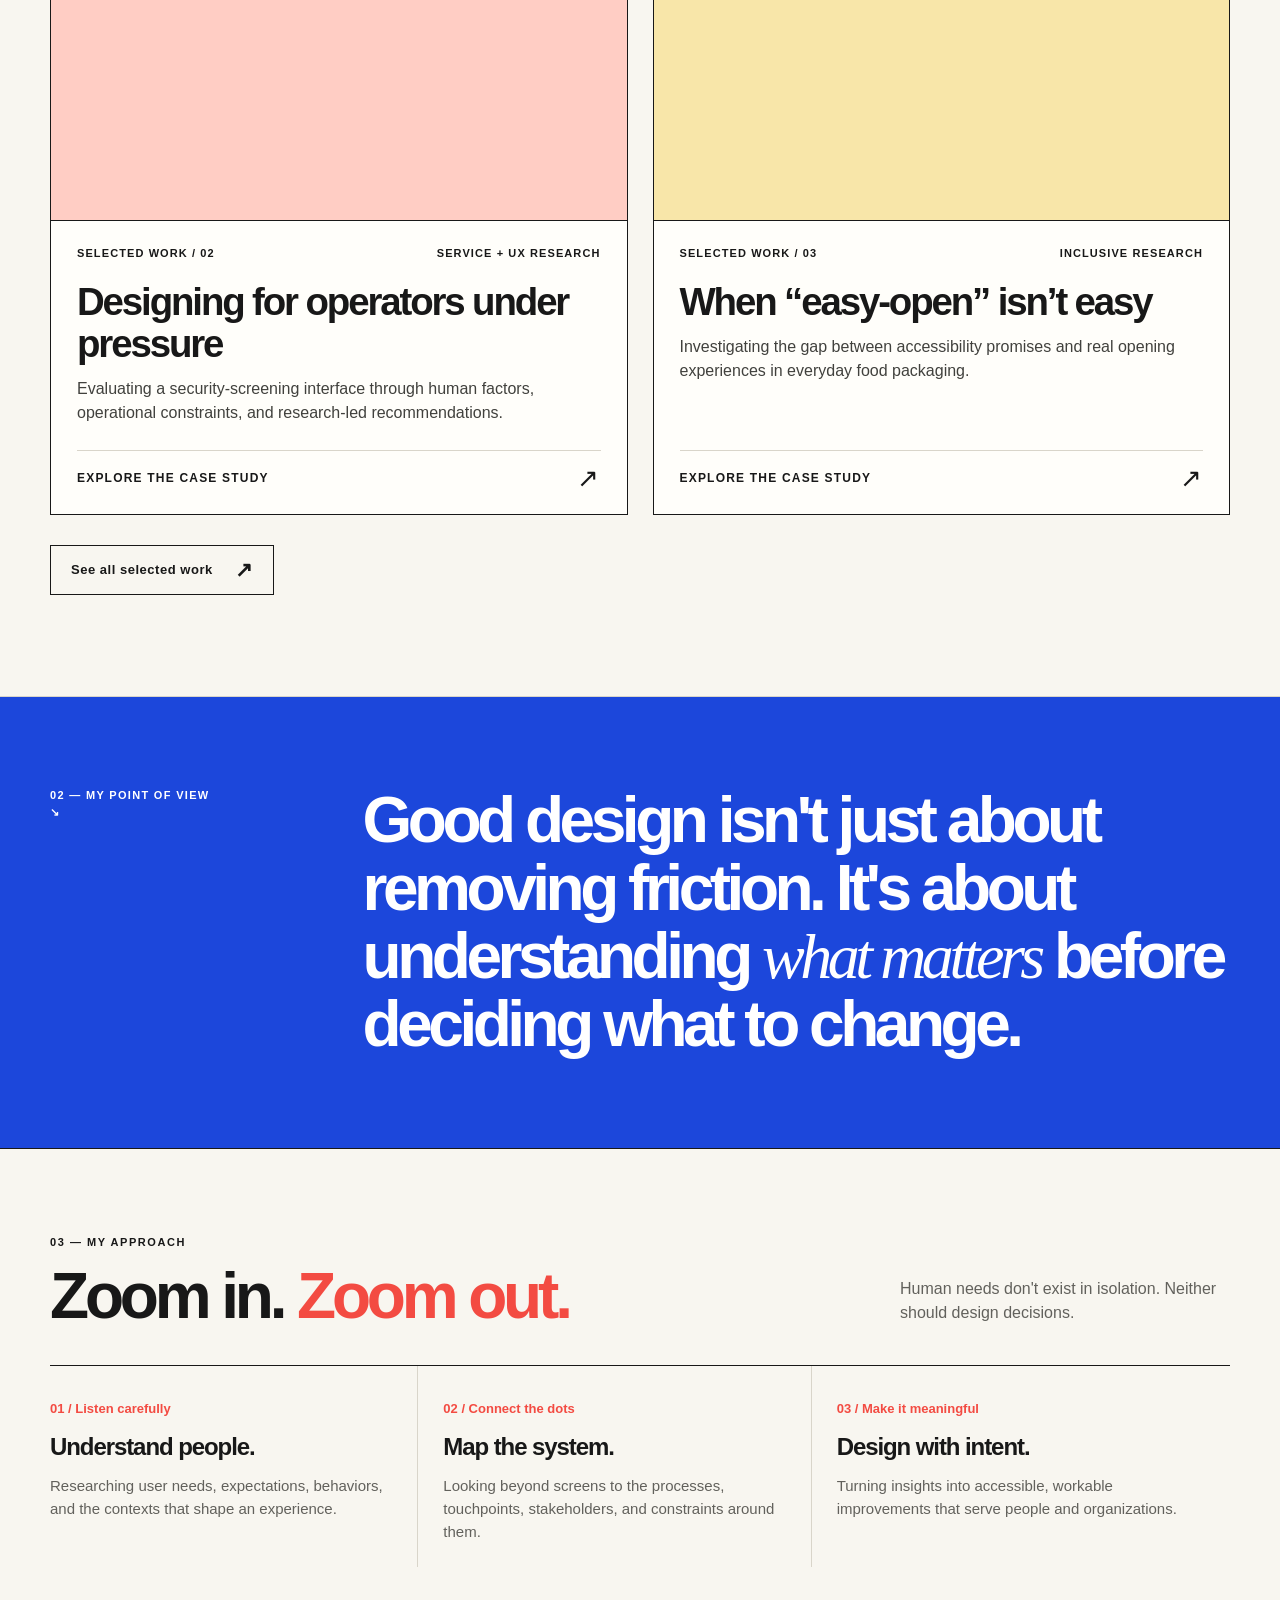
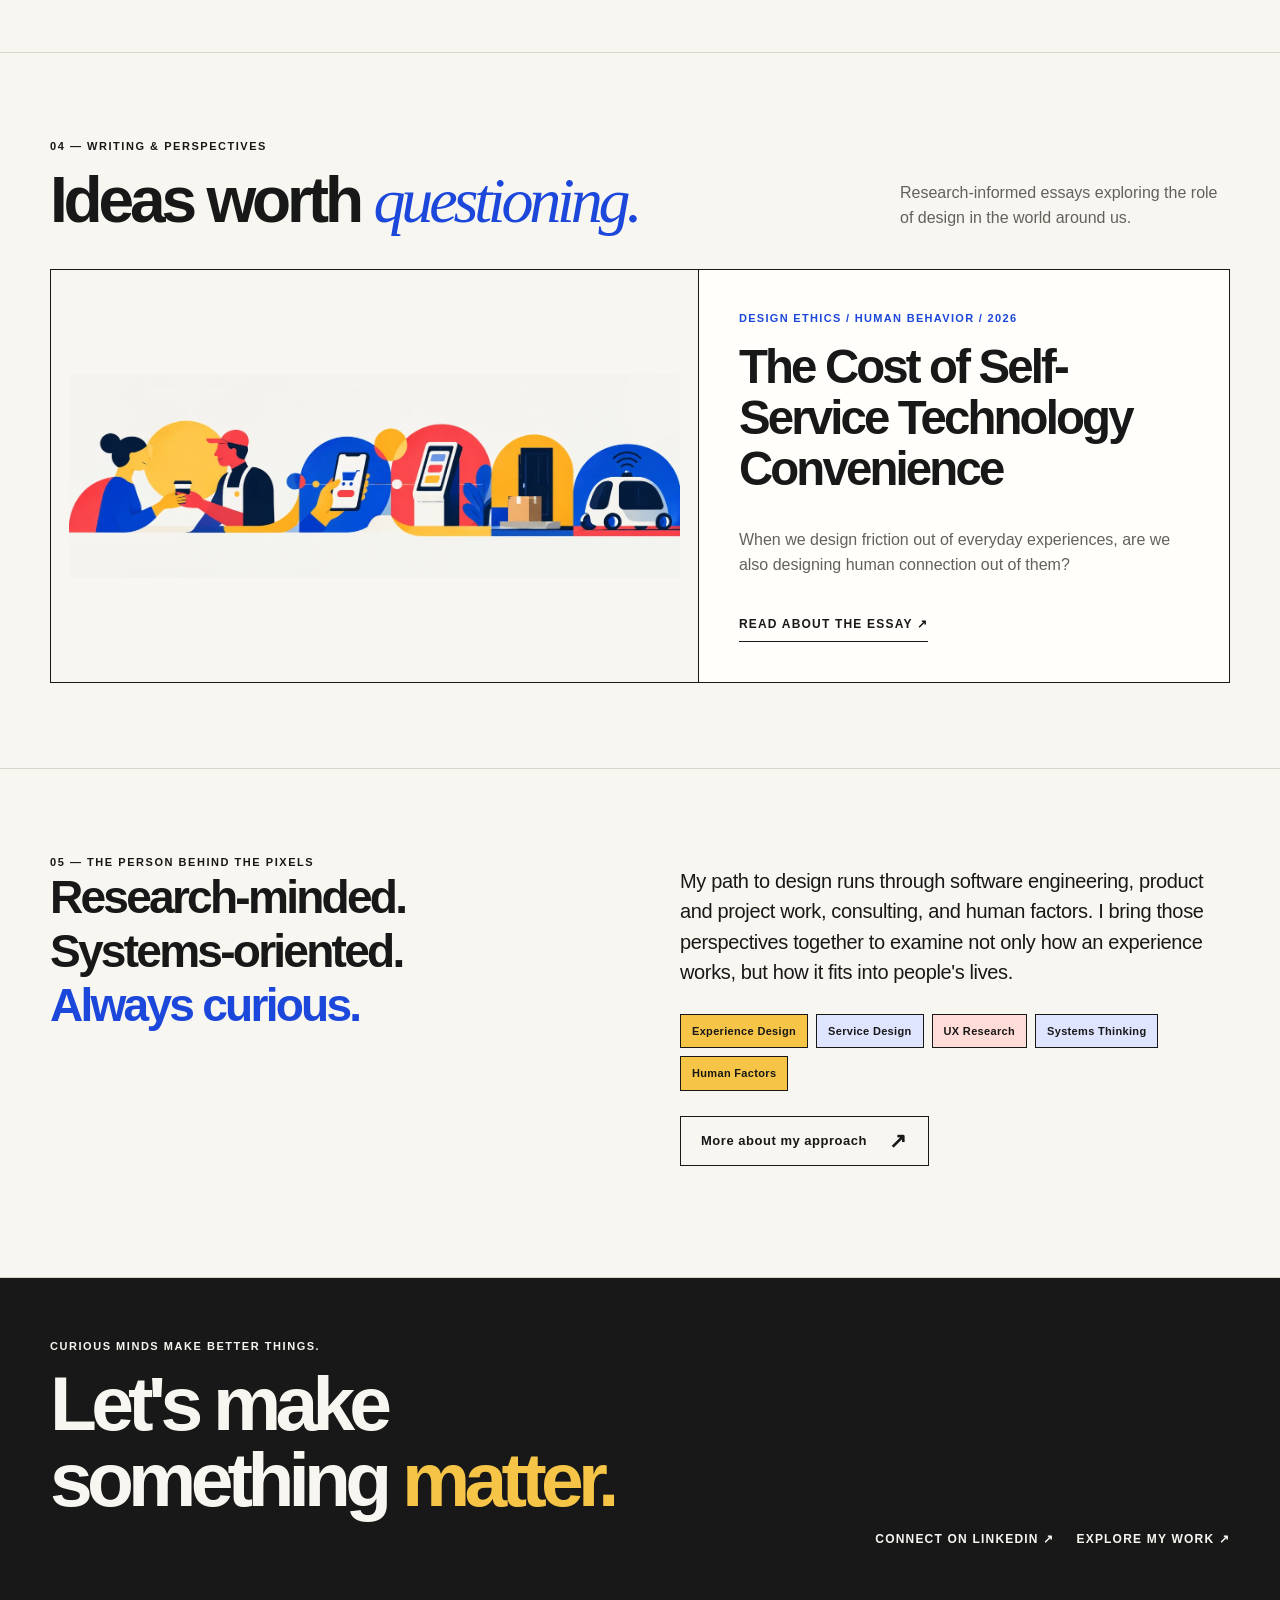
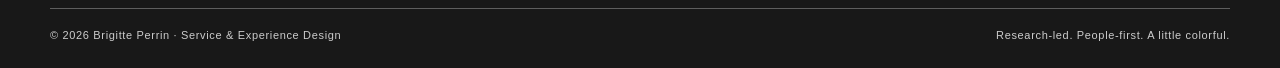
==== commit ea031dd3: "Migrate BentleySafe research and design visuals" ====
--- a/index.html
+++ b/index.html
@@ -1,6 +1,6 @@
 <!doctype html><html lang="en"><head><meta charset="utf-8"><meta name="viewport" content="width=device-width,initial-scale=1"><meta name="theme-color" content="#f8f6f0"><meta name="description" content="Brigitte Perrin bridges human factors, design and systems thinking to build better services and experiences."><title>Service &amp; Experience Designer + Researcher · Brigitte Perrin</title><link rel="icon" href="assets/favicon.svg" type="image/svg+xml"><link rel="stylesheet" href="assets/styles.css"><script src="assets/main.js" defer></script></head><body><a class="skip" href="#main">Skip to content</a><header class="site-header"><div class="container navrow"><a href="index.html" class="brand" aria-label="Brigitte Perrin, homepage"><span class="brand-mark">BP</span> BRIGITTE PERRIN</a><nav class="navlinks" aria-label="Main navigation"><a href="work.html">Work</a><a href="about.html">About</a><a href="writing.html">Writing</a><a class="nav-contact" href="https://www.linkedin.com/in/brigitte-perrin/" target="_blank" rel="noopener noreferrer">Say hello ↗</a></nav></div></header>
 <main id="main"><div class="container"><section class="hero" aria-labelledby="hero-title"><div class="hero-copy"><div><div class="eyebrow">Service Design · Experience Design · Research</div><h1 id="hero-title">For the people.<br><em>And the bigger</em><br>picture.</h1><p class="hero-sub">Hi, I'm Brigitte — a service & experience designer and researcher connecting human needs, complex systems, and thoughtful strategy to create better experiences.</p><div class="hero-actions"><a class="action blue" href="#work">Explore my work <span class="arrow" aria-hidden="true">↗</span></a><a class="action light" href="about.html">A little about me <span class="arrow" aria-hidden="true">↗</span></a></div></div><div class="section-label" style="padding-top:40px">Human factors × design × systems thinking</div></div><div class="hero-art" role="img" aria-label="Geometric blue, yellow and red composition reflecting editorial modernism"><span class="art-label">01 / Think beyond the screen</span><span class="shape circle-cream"></span><span class="shape circle-blue"></span><span class="shape block-red"></span><span class="shape arch"></span><div class="art-word">GOOD<br><span>DESIGN</span><br>CONNECTS.</div><span class="art-note">Perspective<br>is everything ↗</span></div></section><div class="ticker" aria-label="Areas of practice"><span>Human factors</span><span class="spark">✳</span><span>Service ecosystems</span><span class="spark">✳</span><span>Research & insight</span><span class="spark">✳</span><span>Design strategy</span></div></div>
-<section class="section" id="work"><div class="container"><div class="section-head"><div><div class="section-label">01 — Selected work</div><h2>Projects with <em style="font-family:Georgia,serif;font-weight:normal;color:var(--blue)">purpose.</em></h2></div><p>From emergency services to physical products, I look for the human questions hiding inside complex experiences.</p></div><div class="work-grid"><a class="project-card wide" href="projects/bentley-safe.html"><div class="project-art blue bentley"><img class="project-pic" loading="lazy" src="https://framerusercontent.com/images/nqWhb4T23SPV1wDHHne72I8AlU.png?height=1200&width=1600" alt="BentleySafe mobile redesign mockups"></div><div class="project-body"><div class="project-number"><span>SELECTED WORK / 01</span><span>UX RESEARCH + EXPERIENCE DESIGN</span></div><h3>BentleySafe: making help easier to find</h3><p>Researching a campus safety app and redesigning emergency access, navigation, and feature organization around what students need to recognize first.</p><span class="project-cta">Explore the case study <b aria-hidden="true">↗</b></span></div></a><a class="project-card " href="projects/reysecur.html"><div class="project-art red "><img class="project-pic" loading="lazy" src="https://framerusercontent.com/images/bFB3H29SJ1SYxUUkNjDTQaK4ho.png?height=2667&width=4000" alt="MailSecur screening interface redesign mockup"></div><div class="project-body"><div class="project-number"><span>SELECTED WORK / 02</span><span>SERVICE + UX RESEARCH</span></div><h3>Designing for operators under pressure</h3><p>Evaluating a security-screening interface through human factors, operational constraints, and research-led recommendations.</p><span class="project-cta">Explore the case study <b aria-hidden="true">↗</b></span></div></a><a class="project-card " href="projects/packaging.html"><div class="project-art yellow "><img class="project-pic" loading="lazy" src="https://framerusercontent.com/images/MEAk60ILLoOiYguORks1EwC45QM.png?height=1024&width=1536" alt="Editorial illustration about accessible packaging"></div><div class="project-body"><div class="project-number"><span>SELECTED WORK / 03</span><span>INCLUSIVE RESEARCH</span></div><h3>When “easy-open” isn’t easy</h3><p>Investigating the gap between accessibility promises and real opening experiences in everyday food packaging.</p><span class="project-cta">Explore the case study <b aria-hidden="true">↗</b></span></div></a></div><p style="margin-top:30px"><a class="action light" href="work.html">See all selected work <span class="arrow">↗</span></a></p></div></section>
+<section class="section" id="work"><div class="container"><div class="section-head"><div><div class="section-label">01 — Selected work</div><h2>Projects with <em style="font-family:Georgia,serif;font-weight:normal;color:var(--blue)">purpose.</em></h2></div><p>From emergency services to physical products, I look for the human questions hiding inside complex experiences.</p></div><div class="work-grid"><a class="project-card wide" href="projects/bentley-safe.html"><div class="project-art blue bentley"><img class="project-pic" loading="lazy" src="assets/bentley/bentley-redesign-trio.png" alt="BentleySafe mobile redesign mockups"></div><div class="project-body"><div class="project-number"><span>SELECTED WORK / 01</span><span>UX RESEARCH + EXPERIENCE DESIGN</span></div><h3>BentleySafe: making help easier to find</h3><p>Researching a campus safety app and redesigning emergency access, navigation, and feature organization around what students need to recognize first.</p><span class="project-cta">Explore the case study <b aria-hidden="true">↗</b></span></div></a><a class="project-card " href="projects/reysecur.html"><div class="project-art red "><img class="project-pic" loading="lazy" src="https://framerusercontent.com/images/bFB3H29SJ1SYxUUkNjDTQaK4ho.png?height=2667&width=4000" alt="MailSecur screening interface redesign mockup"></div><div class="project-body"><div class="project-number"><span>SELECTED WORK / 02</span><span>SERVICE + UX RESEARCH</span></div><h3>Designing for operators under pressure</h3><p>Evaluating a security-screening interface through human factors, operational constraints, and research-led recommendations.</p><span class="project-cta">Explore the case study <b aria-hidden="true">↗</b></span></div></a><a class="project-card " href="projects/packaging.html"><div class="project-art yellow "><img class="project-pic" loading="lazy" src="https://framerusercontent.com/images/MEAk60ILLoOiYguORks1EwC45QM.png?height=1024&width=1536" alt="Editorial illustration about accessible packaging"></div><div class="project-body"><div class="project-number"><span>SELECTED WORK / 03</span><span>INCLUSIVE RESEARCH</span></div><h3>When “easy-open” isn’t easy</h3><p>Investigating the gap between accessibility promises and real opening experiences in everyday food packaging.</p><span class="project-cta">Explore the case study <b aria-hidden="true">↗</b></span></div></a></div><p style="margin-top:30px"><a class="action light" href="work.html">See all selected work <span class="arrow">↗</span></a></p></div></section>
 <section class="statement"><div class="container statement-grid"><div class="mini">02 — My point of view<br>↘</div><h2>Good design isn't just about removing friction. It's about understanding <i>what matters</i> before deciding what to change.</h2></div></section>
 <section class="section"><div class="container"><div class="section-head"><div><div class="section-label">03 — My approach</div><h2>Zoom in. <span style="color:var(--red)">Zoom out.</span></h2></div><p>Human needs don't exist in isolation. Neither should design decisions.</p></div><div class="principles"><article class="principle"><span class="num">01 / Listen carefully</span><h3>Understand people.</h3><p>Researching user needs, expectations, behaviors, and the contexts that shape an experience.</p></article><article class="principle"><span class="num">02 / Connect the dots</span><h3>Map the system.</h3><p>Looking beyond screens to the processes, touchpoints, stakeholders, and constraints around them.</p></article><article class="principle"><span class="num">03 / Make it meaningful</span><h3>Design with intent.</h3><p>Turning insights into accessible, workable improvements that serve people and organizations.</p></article></div></div></section>
 <section class="section" id="writing"><div class="container"><div class="section-head"><div><div class="section-label">04 — Writing & perspectives</div><h2>Ideas worth <em style="font-family:Georgia,serif;font-weight:normal;color:var(--blue)">questioning.</em></h2></div><p>Research-informed essays exploring the role of design in the world around us.</p></div><div class="writing-grid"><div class="writing-image"><img loading="lazy" src="assets/contactless-economy.webp" alt="Editorial illustration depicting a shift from personal service interactions to self-service technologies and autonomous delivery"></div><div class="writing-copy"><div class="genre">Design ethics / Human behavior / 2026</div><h3>The Cost of Self-Service Technology Convenience</h3><p>When we design friction out of everyday experiences, are we also designing human connection out of them?</p><a href="writing.html">Read about the essay ↗</a></div></div></div></section>
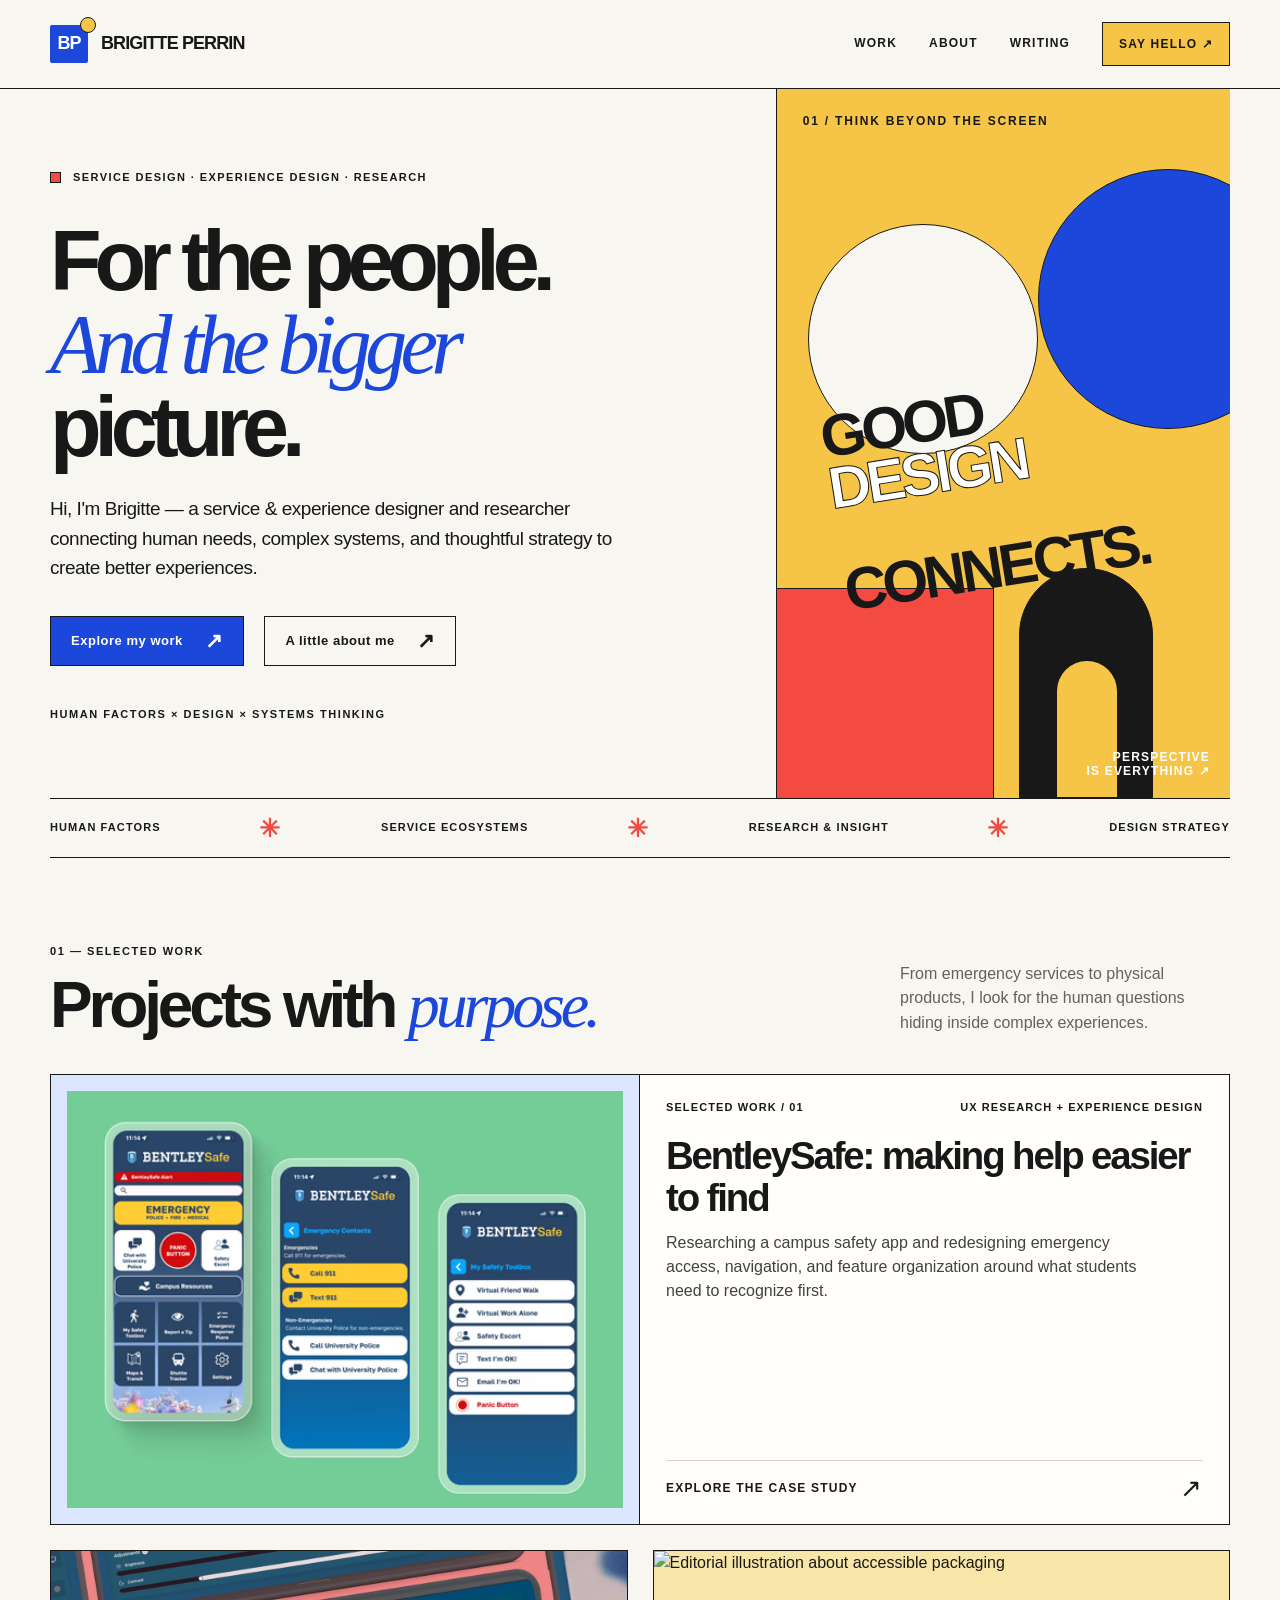
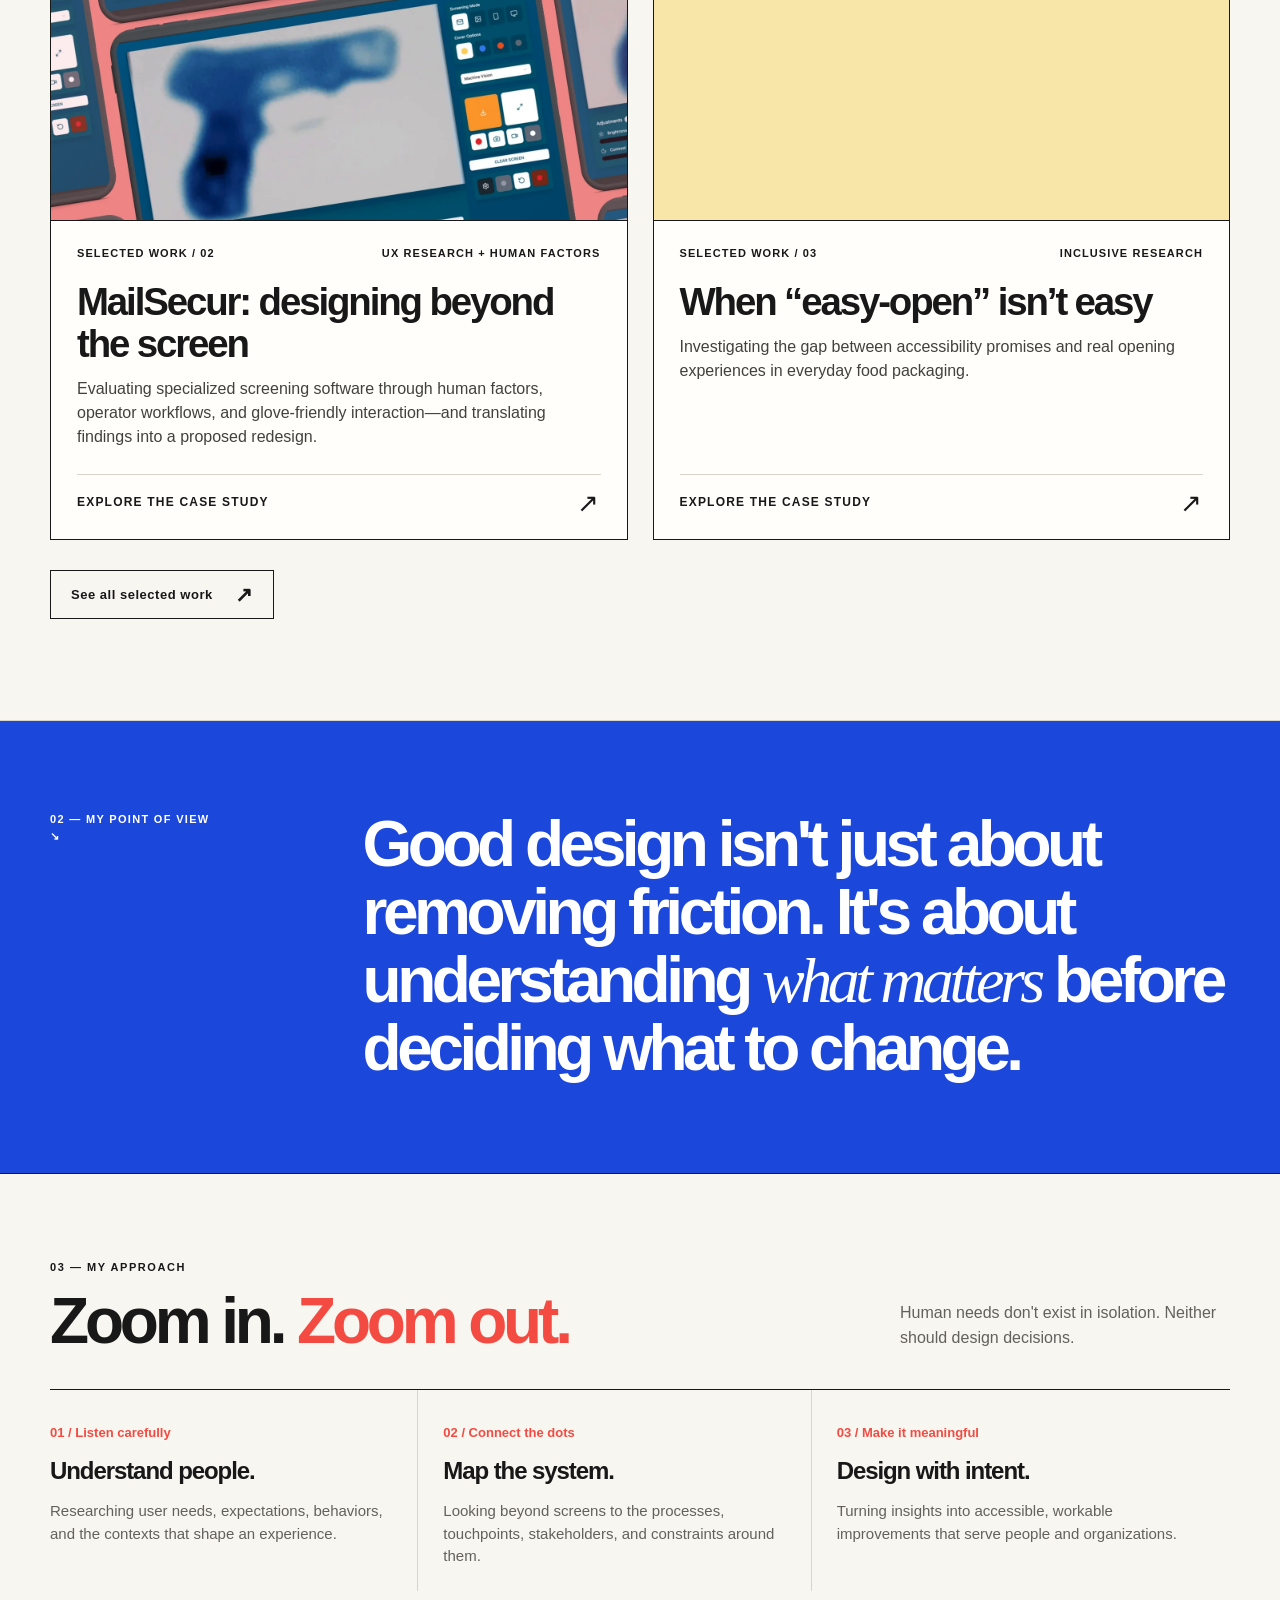
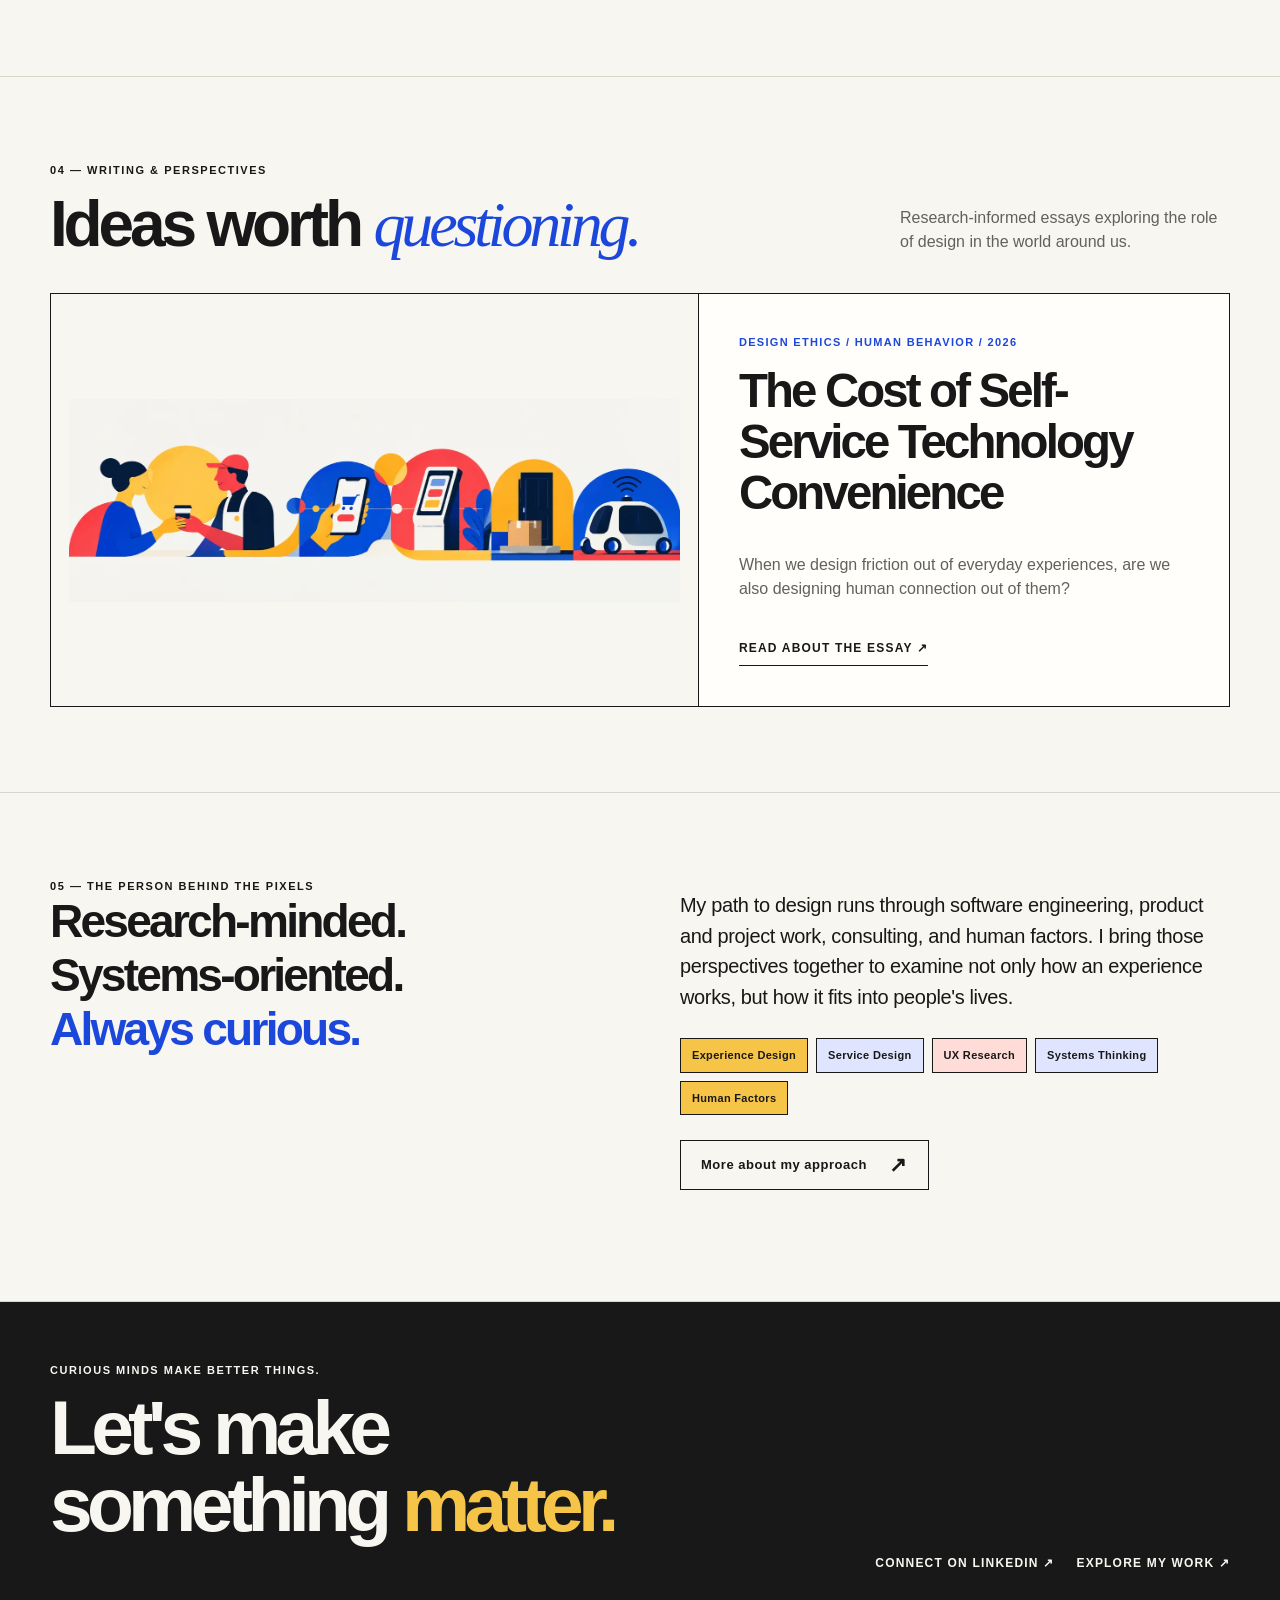
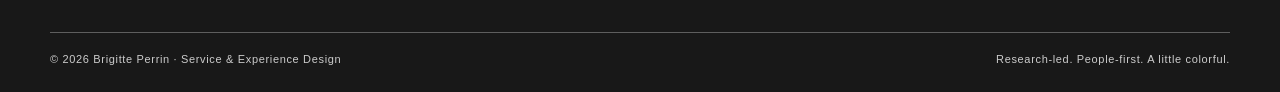
==== commit f856b48b: "Update ReySecur homepage feature with research-led project story" ====
--- a/index.html
+++ b/index.html
@@ -1,6 +1,6 @@
 <!doctype html><html lang="en"><head><meta charset="utf-8"><meta name="viewport" content="width=device-width,initial-scale=1"><meta name="theme-color" content="#f8f6f0"><meta name="description" content="Brigitte Perrin bridges human factors, design and systems thinking to build better services and experiences."><title>Service &amp; Experience Designer + Researcher · Brigitte Perrin</title><link rel="icon" href="assets/favicon.svg" type="image/svg+xml"><link rel="stylesheet" href="assets/styles.css"><script src="assets/main.js" defer></script></head><body><a class="skip" href="#main">Skip to content</a><header class="site-header"><div class="container navrow"><a href="index.html" class="brand" aria-label="Brigitte Perrin, homepage"><span class="brand-mark">BP</span> BRIGITTE PERRIN</a><nav class="navlinks" aria-label="Main navigation"><a href="work.html">Work</a><a href="about.html">About</a><a href="writing.html">Writing</a><a class="nav-contact" href="https://www.linkedin.com/in/brigitte-perrin/" target="_blank" rel="noopener noreferrer">Say hello ↗</a></nav></div></header>
 <main id="main"><div class="container"><section class="hero" aria-labelledby="hero-title"><div class="hero-copy"><div><div class="eyebrow">Service Design · Experience Design · Research</div><h1 id="hero-title">For the people.<br><em>And the bigger</em><br>picture.</h1><p class="hero-sub">Hi, I'm Brigitte — a service & experience designer and researcher connecting human needs, complex systems, and thoughtful strategy to create better experiences.</p><div class="hero-actions"><a class="action blue" href="#work">Explore my work <span class="arrow" aria-hidden="true">↗</span></a><a class="action light" href="about.html">A little about me <span class="arrow" aria-hidden="true">↗</span></a></div></div><div class="section-label" style="padding-top:40px">Human factors × design × systems thinking</div></div><div class="hero-art" role="img" aria-label="Geometric blue, yellow and red composition reflecting editorial modernism"><span class="art-label">01 / Think beyond the screen</span><span class="shape circle-cream"></span><span class="shape circle-blue"></span><span class="shape block-red"></span><span class="shape arch"></span><div class="art-word">GOOD<br><span>DESIGN</span><br>CONNECTS.</div><span class="art-note">Perspective<br>is everything ↗</span></div></section><div class="ticker" aria-label="Areas of practice"><span>Human factors</span><span class="spark">✳</span><span>Service ecosystems</span><span class="spark">✳</span><span>Research & insight</span><span class="spark">✳</span><span>Design strategy</span></div></div>
-<section class="section" id="work"><div class="container"><div class="section-head"><div><div class="section-label">01 — Selected work</div><h2>Projects with <em style="font-family:Georgia,serif;font-weight:normal;color:var(--blue)">purpose.</em></h2></div><p>From emergency services to physical products, I look for the human questions hiding inside complex experiences.</p></div><div class="work-grid"><a class="project-card wide" href="projects/bentley-safe.html"><div class="project-art blue bentley"><img class="project-pic" loading="lazy" src="assets/bentley/bentley-redesign-trio.png" alt="BentleySafe mobile redesign mockups"></div><div class="project-body"><div class="project-number"><span>SELECTED WORK / 01</span><span>UX RESEARCH + EXPERIENCE DESIGN</span></div><h3>BentleySafe: making help easier to find</h3><p>Researching a campus safety app and redesigning emergency access, navigation, and feature organization around what students need to recognize first.</p><span class="project-cta">Explore the case study <b aria-hidden="true">↗</b></span></div></a><a class="project-card " href="projects/reysecur.html"><div class="project-art red "><img class="project-pic" loading="lazy" src="https://framerusercontent.com/images/bFB3H29SJ1SYxUUkNjDTQaK4ho.png?height=2667&width=4000" alt="MailSecur screening interface redesign mockup"></div><div class="project-body"><div class="project-number"><span>SELECTED WORK / 02</span><span>SERVICE + UX RESEARCH</span></div><h3>Designing for operators under pressure</h3><p>Evaluating a security-screening interface through human factors, operational constraints, and research-led recommendations.</p><span class="project-cta">Explore the case study <b aria-hidden="true">↗</b></span></div></a><a class="project-card " href="projects/packaging.html"><div class="project-art yellow "><img class="project-pic" loading="lazy" src="https://framerusercontent.com/images/MEAk60ILLoOiYguORks1EwC45QM.png?height=1024&width=1536" alt="Editorial illustration about accessible packaging"></div><div class="project-body"><div class="project-number"><span>SELECTED WORK / 03</span><span>INCLUSIVE RESEARCH</span></div><h3>When “easy-open” isn’t easy</h3><p>Investigating the gap between accessibility promises and real opening experiences in everyday food packaging.</p><span class="project-cta">Explore the case study <b aria-hidden="true">↗</b></span></div></a></div><p style="margin-top:30px"><a class="action light" href="work.html">See all selected work <span class="arrow">↗</span></a></p></div></section>
+<section class="section" id="work"><div class="container"><div class="section-head"><div><div class="section-label">01 — Selected work</div><h2>Projects with <em style="font-family:Georgia,serif;font-weight:normal;color:var(--blue)">purpose.</em></h2></div><p>From emergency services to physical products, I look for the human questions hiding inside complex experiences.</p></div><div class="work-grid"><a class="project-card wide" href="projects/bentley-safe.html"><div class="project-art blue bentley"><img class="project-pic" loading="lazy" src="assets/bentley/bentley-redesign-trio.png" alt="BentleySafe mobile redesign mockups"></div><div class="project-body"><div class="project-number"><span>SELECTED WORK / 01</span><span>UX RESEARCH + EXPERIENCE DESIGN</span></div><h3>BentleySafe: making help easier to find</h3><p>Researching a campus safety app and redesigning emergency access, navigation, and feature organization around what students need to recognize first.</p><span class="project-cta">Explore the case study <b aria-hidden="true">↗</b></span></div></a><a class="project-card " href="projects/reysecur.html"><div class="project-art red "><img class="project-pic" loading="lazy" src="[data-uri]" alt="MailSecur proposed UI concepts arranged on a coral editorial background"></div><div class="project-body"><div class="project-number"><span>SELECTED WORK / 02</span><span>UX RESEARCH + HUMAN FACTORS</span></div><h3>MailSecur: designing beyond the screen</h3><p>Evaluating specialized screening software through human factors, operator workflows, and glove-friendly interaction—and translating findings into a proposed redesign.</p><span class="project-cta">Explore the case study <b aria-hidden="true">↗</b></span></div></a><a class="project-card " href="projects/packaging.html"><div class="project-art yellow "><img class="project-pic" loading="lazy" src="https://framerusercontent.com/images/MEAk60ILLoOiYguORks1EwC45QM.png?height=1024&width=1536" alt="Editorial illustration about accessible packaging"></div><div class="project-body"><div class="project-number"><span>SELECTED WORK / 03</span><span>INCLUSIVE RESEARCH</span></div><h3>When “easy-open” isn’t easy</h3><p>Investigating the gap between accessibility promises and real opening experiences in everyday food packaging.</p><span class="project-cta">Explore the case study <b aria-hidden="true">↗</b></span></div></a></div><p style="margin-top:30px"><a class="action light" href="work.html">See all selected work <span class="arrow">↗</span></a></p></div></section>
 <section class="statement"><div class="container statement-grid"><div class="mini">02 — My point of view<br>↘</div><h2>Good design isn't just about removing friction. It's about understanding <i>what matters</i> before deciding what to change.</h2></div></section>
 <section class="section"><div class="container"><div class="section-head"><div><div class="section-label">03 — My approach</div><h2>Zoom in. <span style="color:var(--red)">Zoom out.</span></h2></div><p>Human needs don't exist in isolation. Neither should design decisions.</p></div><div class="principles"><article class="principle"><span class="num">01 / Listen carefully</span><h3>Understand people.</h3><p>Researching user needs, expectations, behaviors, and the contexts that shape an experience.</p></article><article class="principle"><span class="num">02 / Connect the dots</span><h3>Map the system.</h3><p>Looking beyond screens to the processes, touchpoints, stakeholders, and constraints around them.</p></article><article class="principle"><span class="num">03 / Make it meaningful</span><h3>Design with intent.</h3><p>Turning insights into accessible, workable improvements that serve people and organizations.</p></article></div></div></section>
 <section class="section" id="writing"><div class="container"><div class="section-head"><div><div class="section-label">04 — Writing & perspectives</div><h2>Ideas worth <em style="font-family:Georgia,serif;font-weight:normal;color:var(--blue)">questioning.</em></h2></div><p>Research-informed essays exploring the role of design in the world around us.</p></div><div class="writing-grid"><div class="writing-image"><img loading="lazy" src="assets/contactless-economy.webp" alt="Editorial illustration depicting a shift from personal service interactions to self-service technologies and autonomous delivery"></div><div class="writing-copy"><div class="genre">Design ethics / Human behavior / 2026</div><h3>The Cost of Self-Service Technology Convenience</h3><p>When we design friction out of everyday experiences, are we also designing human connection out of them?</p><a href="writing.html">Read about the essay ↗</a></div></div></div></section>
